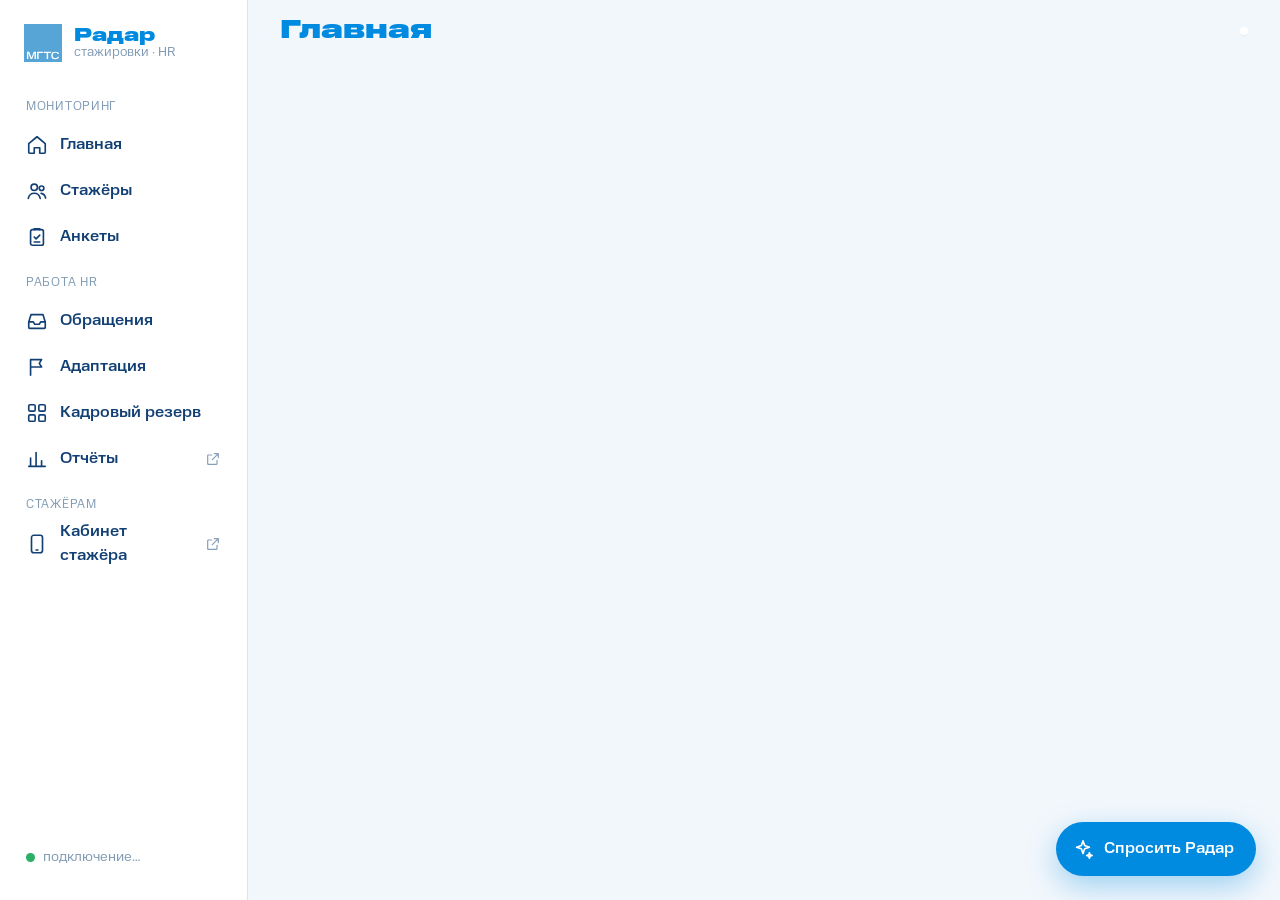
==== web/index.html @ 6d5d911a "Видеозвонок и чат между HR и стажёром" ====
<!doctype html>
<html lang="ru"><head>
<meta charset="utf-8"><meta name="viewport" content="width=device-width,initial-scale=1,viewport-fit=cover">
<title>Радар стажировки · МГТС</title>
<meta name="theme-color" content="#008AE0">
<link rel="icon" href="brand/logos/logo1.png">
<link rel="stylesheet" href="brand/brand.css">
<script src="vendor/chart.umd.min.js"></script>
<script src="config.js" onerror=""></script>
<script src="shared/store.js?v=4"></script>
<script src="shared/insight.js?v=1"></script>
<script src="hr-tools.js?v=4" onerror=""></script>
<style>
:root{--sh:0 1px 2px rgba(19,64,116,.06),0 12px 32px -10px rgba(0,138,224,.16);--sh-h:0 2px 4px rgba(19,64,116,.08),0 18px 40px -10px rgba(0,138,224,.26);
  --ease:cubic-bezier(.2,0,0,1);--side:248px;--r:22px}
*{box-sizing:border-box}
html{-webkit-text-size-adjust:100%}
body{margin:0;background:var(--mgts-bg-soft);font-size:16px;line-height:1.5}
button,input,select,textarea{font:inherit;color:inherit}
button{cursor:pointer}
a{color:var(--mgts-blue)}
:focus-visible{outline:3px solid var(--mgts-blue-soft);outline-offset:2px;border-radius:10px}
svg.i{width:22px;height:22px;flex:none;fill:none;stroke:currentColor;stroke-width:1.8;stroke-linecap:round;stroke-linejoin:round}
.mut{color:var(--mgts-muted)}
.mockbar{background:var(--mgts-orange);color:#fff;text-align:center;font-size:14px;padding:5px 12px;position:relative;z-index:30}

/* ---------- каркас ---------- */
.app{display:grid;grid-template-columns:var(--side) 1fr;min-height:100vh}
.side{position:sticky;top:0;height:100vh;background:#fff;border-right:1px solid var(--mgts-line);display:flex;flex-direction:column;padding:20px 14px;gap:4px;z-index:25}
.logo{display:flex;align-items:center;gap:12px;padding:4px 10px 18px;text-decoration:none}
.logo img{height:38px}
.logo b{font-family:var(--font-title);font-weight:900;color:var(--mgts-blue);font-size:18px;line-height:1.05}
.logo small{display:block;font-family:var(--font-text);font-weight:400;color:var(--mgts-muted);font-size:13px}
.grp{font-size:12px;text-transform:uppercase;letter-spacing:.06em;color:var(--mgts-muted);padding:14px 12px 6px}
.nav a{display:flex;align-items:center;gap:12px;min-height:46px;padding:0 12px;border-radius:14px;color:var(--mgts-navy);text-decoration:none;font-weight:500;transition:background .2s,color .2s}
.nav a:hover{background:var(--mgts-bg-soft)}
.nav a.on{background:#E3F2FC;color:var(--mgts-blue)}
.nav a em{margin-left:auto;font-style:normal;min-width:24px;height:24px;padding:0 7px;border-radius:12px;background:var(--mgts-orange);color:#fff;font-size:13px;display:inline-flex;align-items:center;justify-content:center}
.nav a em:empty{display:none}
.nav a .ext{margin-left:auto;width:16px;height:16px;opacity:.5}
.side-foot{margin-top:auto;padding:12px}
.live{display:flex;align-items:center;gap:8px;font-size:14px;color:var(--mgts-muted)}
.live i{width:9px;height:9px;border-radius:50%;background:var(--st-green);animation:breathe 1.8s ease-in-out infinite}
.live.off i{background:var(--mgts-muted);animation:none}
@keyframes breathe{50%{opacity:.35;transform:scale(.85)}}

.main{min-width:0}
.bar{position:sticky;top:0;z-index:20;background:rgba(242,247,252,.82);backdrop-filter:saturate(1.4) blur(14px);-webkit-backdrop-filter:saturate(1.4) blur(14px)}
.bar-in{max-width:1320px;margin:0 auto;padding:16px 32px;display:flex;align-items:center;gap:16px;flex-wrap:wrap}
.bar h1{margin:0;font-size:26px;line-height:1.15;display:flex;align-items:center;gap:12px}
.bar .mlogo{display:none;height:30px}
.back[hidden]{display:none}
[hidden]{display:none!important}
.back{display:inline-flex;align-items:center;gap:6px;border:0;background:#fff;border-radius:12px;min-height:40px;padding:0 14px;color:var(--mgts-navy);font-weight:500;box-shadow:var(--sh);text-decoration:none}
.periods{display:flex;gap:4px;background:#fff;padding:4px;border-radius:14px;margin-left:auto;box-shadow:var(--sh);overflow-x:auto;scrollbar-width:none;max-width:100%}
.periods::-webkit-scrollbar{display:none}
.periods button{border:0;background:none;min-height:38px;padding:0 13px;border-radius:10px;color:var(--mgts-navy);font-weight:500;white-space:nowrap}
.periods button.on{background:var(--mgts-blue);color:#fff}
.periods .lab{align-self:center;color:var(--mgts-muted);font-size:14px;padding:0 6px 0 8px;white-space:nowrap}
#view{max-width:1320px;margin:0 auto;padding:8px 32px 80px}
.rise>*{animation:rise .45s var(--ease) both}
.rise>*:nth-child(2){animation-delay:.04s}.rise>*:nth-child(3){animation-delay:.08s}.rise>*:nth-child(4){animation-delay:.12s}.rise>*:nth-child(5){animation-delay:.16s}
@keyframes rise{from{opacity:0;transform:translateY(8px)}}

/* ---------- элементы ---------- */
.panel{background:#fff;border-radius:var(--r);padding:22px 24px;margin-bottom:20px;box-shadow:var(--sh)}
.panel h2,.h2{font-size:20px;margin:0 0 14px;display:flex;align-items:center;gap:10px;line-height:1.2}
.panel h2 a,.h2 a{margin-left:auto;font-family:var(--font-text);font-weight:500;font-size:15px;text-decoration:none}
.grid2{display:grid;grid-template-columns:1.35fr 1fr;gap:20px;align-items:start}
.grid2 > div > .panel:last-child{margin-bottom:0}
.btn{display:inline-flex;align-items:center;justify-content:center;gap:8px;min-height:44px;padding:0 18px;border-radius:14px;border:1px solid var(--mgts-line);
  background:#fff;color:var(--mgts-navy);font-weight:500;text-decoration:none;transition:transform .15s var(--ease),box-shadow .2s,border-color .2s;white-space:nowrap}
.btn:hover{border-color:var(--mgts-blue);box-shadow:var(--sh)}
.btn:active{transform:scale(.97)}
.btn.pri{background:var(--mgts-blue);border-color:var(--mgts-blue);color:#fff}
.btn.sm{min-height:36px;padding:0 12px;font-size:14px;border-radius:11px}
.btn svg.i{width:19px;height:19px}
.dot{width:12px;height:12px;border-radius:50%;flex:none;display:inline-block}
.st-red{background:var(--st-red)}.st-yellow{background:var(--st-yellow)}.st-green{background:var(--st-green)}.st-grey{background:#C5D3E2}
.badge{display:inline-flex;align-items:center;gap:6px;border-radius:30px;padding:4px 12px;font-size:14px;font-weight:500;white-space:nowrap}
.b-red{background:#FDE7E8;color:#B4232A}.b-yellow{background:#FFF2D9;color:#8A5A00}.b-green{background:#E2F6EB;color:#1C7A47}.b-blue{background:#E3F2FC;color:#0069AD}.b-grey{background:#EEF2F6;color:#5E7690}
.empty{padding:22px 0;text-align:center;color:var(--mgts-muted)}
.scroll{overflow-x:auto;-webkit-overflow-scrolling:touch}
table{border-collapse:collapse;width:100%}

/* герой */
.hero{position:relative;overflow:hidden;border-radius:26px;background:linear-gradient(115deg,#008AE0 0%,#0A6FC2 55%,#134074 100%);color:#fff;padding:26px 32px;margin-bottom:20px;box-shadow:var(--sh)}
.hero h2{font-family:var(--font-title);font-weight:900;font-size:28px;line-height:1.15;color:#fff;margin:0 0 6px;max-width:640px}
.hero p{margin:0;opacity:.92;font-size:17px;max-width:600px}
.hero .cta{margin-top:16px;display:flex;gap:10px;flex-wrap:wrap}
.hero .cta .btn{border:0}
.hero .cta .ghost{background:rgba(255,255,255,.16);color:#fff}
.hero img{position:absolute;right:10px;top:-30px;height:230px;pointer-events:none;animation:float 6s ease-in-out infinite}
@keyframes float{50%{transform:translateY(10px) rotate(2deg)}}

/* KPI */
.kpis{display:grid;grid-template-columns:repeat(4,1fr);gap:16px;margin-bottom:20px}
.kpi{display:block;background:#fff;border-radius:var(--r);padding:18px 20px;box-shadow:var(--sh);text-decoration:none;color:var(--mgts-navy);transition:transform .3s var(--ease),box-shadow .3s}
.kpi:hover{transform:translateY(-2px);box-shadow:var(--sh-h)}
.kpi .v{font-family:var(--font-title);font-weight:500;font-size:36px;line-height:1.1}
.kpi .l{font-size:15px;color:var(--mgts-muted);display:flex;align-items:center;gap:8px}
.kpi.red .v{color:var(--st-red)}.kpi.yellow .v{color:#C98100}.kpi.green .v{color:var(--st-green)}
.prog{height:6px;border-radius:3px;background:var(--mgts-bg-soft);margin-top:10px;overflow:hidden}
.prog i{display:block;height:100%;background:var(--mgts-blue);border-radius:3px;transition:width .8s var(--ease)}

/* строки стажёров */
.rows{display:flex;flex-direction:column;gap:10px}
.row{display:grid;grid-template-columns:12px minmax(0,1fr) auto 20px;gap:14px;align-items:center;text-align:left;width:100%;border:1px solid transparent;
  background:var(--mgts-bg-soft);border-radius:16px;padding:14px 16px;color:var(--mgts-navy);text-decoration:none;transition:transform .25s var(--ease),border-color .2s,box-shadow .25s,background .2s}
.row:hover{border-color:var(--mgts-blue-soft);background:#fff;box-shadow:var(--sh)}
.row.flash{animation:flash 1.4s 3}
@keyframes flash{50%{background:#FFE7E0}}
.row b{font-family:var(--font-title);font-weight:700;font-size:17px}
.row .sub{font-size:14px;color:var(--mgts-muted);white-space:nowrap;overflow:hidden;text-overflow:ellipsis}
.row .why{font-size:15px;margin-top:2px}
.row .sc{font-family:var(--font-title);font-weight:500;font-size:16px;text-align:right;white-space:nowrap}
.row .sc small{display:block;font-family:var(--font-text);font-weight:400;font-size:12px;color:var(--mgts-muted)}
.row .chev{color:var(--mgts-muted)}
.trend{font-size:13px;font-weight:700;margin-left:6px}.row .sc small.trend{margin-left:0;font-size:12px}.row .sc small.trend.up{color:var(--st-green)}.row .sc small.trend.down{color:var(--st-red)}.whys{margin:0 0 8px;padding-left:18px;font-size:14px}.whys li{margin:2px 0}.trend.up{color:var(--st-green)}.trend.down{color:var(--st-red)}
.filters{display:flex;gap:8px;flex-wrap:wrap;margin-bottom:16px;align-items:center}
.chip{display:inline-flex;align-items:center;gap:8px;min-height:40px;padding:0 14px;border-radius:20px;border:1px solid var(--mgts-line);background:#fff;color:var(--mgts-navy);font-weight:500}
.chip.on{background:var(--mgts-navy);border-color:var(--mgts-navy);color:#fff}
.chip span{opacity:.7}
.search{flex:1;min-width:200px;max-width:340px;margin-left:auto;min-height:42px;border:1px solid var(--mgts-line);border-radius:14px;padding:0 14px;background:#fff;outline:none}
.search:focus{border-color:var(--mgts-blue)}

/* мини-списки на главной */
.mini{display:flex;flex-direction:column}
.mini > div{display:flex;align-items:center;gap:12px;padding:11px 0;border-bottom:1px solid var(--mgts-line)}
.mini > div:last-child{border-bottom:0}
.mini .grow{flex:1;min-width:0}
.mini .grow small{display:block;color:var(--mgts-muted);font-size:14px}
.qa{display:grid;grid-template-columns:repeat(2,1fr);gap:10px}
.qa a{display:flex;align-items:center;gap:10px;min-height:56px;padding:10px 14px;border-radius:16px;background:var(--mgts-bg-soft);color:var(--mgts-navy);text-decoration:none;font-weight:500;transition:background .2s,transform .2s var(--ease)}
.qa a:hover{background:#E3F2FC;transform:translateY(-1px)}
.qa a svg{color:var(--mgts-blue)}
.heat{border-collapse:separate;border-spacing:6px;width:100%;min-width:520px}
.heat th{font-size:13px;font-weight:500;color:var(--mgts-muted);text-align:center;padding:0 2px}
.heat th.cur{color:var(--mgts-blue);font-weight:700}
.heat td:first-child{white-space:nowrap;padding-right:6px}.heat td small{display:block;font-size:12px;color:var(--mgts-muted)}
.heat td{text-align:center}
.hc{display:inline-flex;align-items:center;justify-content:center;width:100%;min-height:40px;border-radius:10px;border:0;font:700 15px var(--font-title);color:#fff;cursor:pointer;transition:transform .15s}
button.hc:hover{transform:scale(1.06)}
.hc.st-red{background:var(--st-red)}.hc.st-yellow{background:var(--st-yellow);color:#4a3600}.hc.st-green{background:var(--st-green)}.hc.st-grey{background:var(--mgts-bg-soft);color:var(--mgts-muted);cursor:default}
.heat td.cur .hc{box-shadow:0 0 0 3px #fff,0 0 0 5px var(--mgts-blue)}
.theme{border-radius:14px;background:#FFF4F0;padding:12px 14px;margin-bottom:10px}
.theme q{display:block;color:var(--mgts-muted);font-size:14px;margin-top:4px}

/* матрица анкет */
.mx th,.mx td{padding:9px 6px;text-align:center;font-size:15px;border-bottom:1px solid var(--mgts-line);white-space:nowrap}
.mx th{color:var(--mgts-muted);font-weight:500}
.mx td:first-child,.mx th:first-child{text-align:left}
.mx .cur{background:#F5FAFE}
.cell{display:inline-flex;gap:4px}
.cell span{width:26px;height:26px;border-radius:7px;display:inline-flex;align-items:center;justify-content:center;font-size:13px;font-weight:700}
.ok{background:#E2F6EB;color:#1C7A47}.miss{background:#FDE7E8;color:#B4232A}.wait{background:#EEF2F6;color:var(--mgts-muted)}
.legend{display:flex;gap:16px;flex-wrap:wrap;font-size:14px;color:var(--mgts-muted);margin-top:10px}
.feed div{padding:9px 0;border-bottom:1px solid var(--mgts-line);font-size:15px}
.feed time{color:var(--mgts-muted);margin-right:8px;font-variant-numeric:tabular-nums}

/* карточка */
.chead{display:flex;align-items:center;gap:14px;flex-wrap:wrap;margin-bottom:14px}
.chead .id{font-family:var(--font-title);font-weight:900;font-size:34px;color:var(--mgts-blue);line-height:1}
.chead .meta{color:var(--mgts-muted);font-size:15px}
.acts{display:flex;gap:8px;flex-wrap:wrap;margin-left:auto}
.tabs{display:flex;gap:4px;border-bottom:1px solid var(--mgts-line);margin:0 0 20px;overflow-x:auto;scrollbar-width:none}
.tabs::-webkit-scrollbar{display:none}
.tabs button{border:0;background:none;min-height:46px;padding:0 16px;color:var(--mgts-muted);font-weight:500;border-bottom:3px solid transparent;margin-bottom:-1px;white-space:nowrap}
.tabs button.on{color:var(--mgts-blue);border-color:var(--mgts-blue)}
.sum{background:var(--mgts-bg-soft);border-radius:16px;padding:16px 18px;margin-bottom:16px;font-size:17px}
.todo label{display:flex;gap:12px;align-items:flex-start;padding:10px 0;border-bottom:1px solid var(--mgts-line);cursor:pointer}
.todo label:last-child{border-bottom:0}
.todo input{width:22px;height:22px;accent-color:var(--st-green);flex:none;margin-top:1px}
.todo .done span{text-decoration:line-through;color:var(--mgts-muted)}
.todo small{display:block;color:var(--mgts-muted);font-size:13px}
.chartbox{height:300px;position:relative}
.chartbox.sm{height:220px}
.modes{display:flex;gap:6px;margin:0 0 12px;flex-wrap:wrap}
.modes button{border:1px solid var(--mgts-line);background:#fff;border-radius:20px;min-height:38px;padding:0 14px;font-size:14px;color:var(--mgts-navy)}
.modes button.on{background:var(--mgts-navy);border-color:var(--mgts-navy);color:#fff}
.sig{border:1px solid var(--mgts-line);border-radius:16px;padding:14px 16px;margin-bottom:10px;transition:.2s}
.sig.on{border-color:var(--mgts-orange);box-shadow:0 4px 18px rgba(255,118,84,.15)}
.sig .t{display:flex;gap:10px;align-items:center;font-weight:700}
.sig .w{margin:6px 0 8px;font-size:15px}
.ev{display:flex;flex-wrap:wrap;gap:6px}
.ev span{background:var(--mgts-bg-soft);border-radius:8px;padding:4px 10px;font-size:14px}
.ev q{font-style:italic}
.rev{display:flex;gap:6px;margin-top:10px;flex-wrap:wrap;align-items:center}
.rev button{border:1px solid var(--mgts-line);background:#fff;border-radius:11px;min-height:36px;padding:0 12px;font-size:14px;color:var(--mgts-navy)}
.rev button.on.c{background:var(--st-green);border-color:var(--st-green);color:#fff}
.rev button.on.f{background:var(--mgts-muted);border-color:var(--mgts-muted);color:#fff}
.rev button.on.w{background:var(--mgts-blue);border-color:var(--mgts-blue);color:#fff}
.rev .lnk{border:0;background:none;color:var(--mgts-blue);margin-left:auto;padding:0}
.more{border:1px dashed var(--mgts-line);background:#fff;border-radius:14px;min-height:44px;width:100%;color:var(--mgts-blue);font-weight:500}
.pairs td,.pairs th{padding:9px 8px;font-size:15px;border-bottom:1px solid var(--mgts-line);text-align:center;white-space:nowrap}
.pairs td:first-child,.pairs th:first-child{text-align:left;white-space:normal;min-width:220px}
.gap2{background:#FDE7E8;border-radius:6px}.gap1{background:#FFF2D9;border-radius:6px}
.cm{display:grid;grid-template-columns:110px 1fr 1fr;gap:14px;padding:14px 0;border-bottom:1px solid var(--mgts-line);font-size:15px}
.cm.hl{background:#FFF4F0;border-radius:12px;padding-left:10px;padding-right:10px}
.cm .p{font-family:var(--font-title);font-weight:500;color:var(--mgts-blue);font-size:17px}
.cm h4{margin:0 0 3px;font-size:12px;text-transform:uppercase;letter-spacing:.04em;color:var(--mgts-muted);font-weight:500}
.chips{display:flex;gap:4px;flex-wrap:wrap;margin-top:6px}
.kud{display:flex;gap:12px;padding:12px 0;border-bottom:1px solid var(--mgts-line)}
.kud:last-child{border-bottom:0}
.kud .ic{width:34px;height:34px;border-radius:50%;display:flex;align-items:center;justify-content:center;flex:none}
.kud .ic.k{background:#E2F6EB;color:#1C7A47}.kud .ic.g{background:#E3F2FC;color:var(--mgts-blue)}
.ring{--p:0;width:64px;height:64px;border-radius:50%;background:conic-gradient(var(--st-green) calc(var(--p)*1%),var(--mgts-bg-soft) 0);display:flex;align-items:center;justify-content:center;flex:none}
.ring b{width:50px;height:50px;border-radius:50%;background:#fff;display:flex;align-items:center;justify-content:center;font-family:var(--font-title);font-size:15px}

/* модальное окно */
.modal{position:fixed;inset:0;z-index:60;background:rgba(16,44,81,.38);display:flex;align-items:center;justify-content:center;padding:20px;opacity:0;pointer-events:none;transition:opacity .2s}
.modal.open{opacity:1;pointer-events:auto}
.dlg{background:#fff;border-radius:24px;width:560px;max-width:100%;max-height:calc(100vh - 40px);overflow:auto;box-shadow:0 20px 60px rgba(16,44,81,.3);transform:translateY(14px) scale(.98);transition:transform .25s var(--ease)}
.modal.open .dlg{transform:none}
.dlg header{display:flex;align-items:center;gap:12px;padding:20px 24px 6px}
.dlg header h3{margin:0;font-size:21px}
.dlg header button{margin-left:auto;border:0;background:var(--mgts-bg-soft);width:40px;height:40px;border-radius:12px;font-size:20px}
.dlg .body{padding:8px 24px 6px}
.dlg footer{display:flex;gap:10px;justify-content:flex-end;padding:16px 24px 22px;flex-wrap:wrap}
.fld{display:block;margin:0 0 14px}
.fld > span{display:block;font-size:14px;color:var(--mgts-muted);margin-bottom:6px}
.fld input,.fld textarea,.fld select{width:100%;border:1px solid var(--mgts-line);border-radius:14px;padding:11px 14px;outline:none;background:#fff;min-height:46px}
.fld textarea{min-height:130px;resize:vertical;line-height:1.45}
.fld input:focus,.fld textarea:focus,.fld select:focus{border-color:var(--mgts-blue)}
.seg{display:flex;gap:6px;flex-wrap:wrap}
.seg button{border:1px solid var(--mgts-line);background:#fff;border-radius:12px;min-height:42px;padding:0 14px}
.seg button.on{background:var(--mgts-blue);border-color:var(--mgts-blue);color:#fff}
.hfprev{border:1px solid var(--mgts-line);border-radius:16px;padding:14px 16px;background:var(--mgts-bg-soft);font-size:14px}
.hfprev .hd{display:flex;align-items:center;gap:10px;margin-bottom:10px;font-weight:500}
.okmark{display:flex;flex-direction:column;align-items:center;text-align:center;gap:10px;padding:24px 0}
.okmark i{width:64px;height:64px;border-radius:50%;background:#E2F6EB;color:#1C7A47;display:flex;align-items:center;justify-content:center;font-style:normal;font-size:30px;animation:pop .35s var(--ease)}
@keyframes pop{from{transform:scale(.6);opacity:0}}

/* тост */
.toast{position:fixed;right:24px;bottom:96px;z-index:70;background:var(--mgts-navy);color:#fff;border-radius:16px;padding:14px 18px;max-width:420px;display:flex;gap:14px;align-items:center;
  box-shadow:0 10px 30px rgba(16,44,81,.35);transform:translateY(24px);opacity:0;pointer-events:none;transition:.35s var(--ease)}
.toast.show{transform:none;opacity:1;pointer-events:auto}
.toast b{color:#fff}
.toast button{border:0;background:#fff;color:var(--mgts-navy);border-radius:10px;min-height:36px;padding:0 12px;font-weight:500;white-space:nowrap}

/* чат */
.askbtn{position:fixed;right:24px;bottom:24px;z-index:40;display:flex;align-items:center;gap:10px;border:0;border-radius:30px;background:var(--mgts-blue);color:#fff;
  min-height:54px;padding:0 22px 0 16px;font-weight:500;box-shadow:0 10px 30px rgba(0,138,224,.35);transition:transform .2s var(--ease)}
.askbtn:hover{transform:translateY(-2px)}
.chat{position:fixed;right:24px;bottom:24px;z-index:45;width:420px;max-width:calc(100vw - 32px);height:600px;max-height:calc(100vh - 48px);background:#fff;border-radius:24px;
  box-shadow:0 20px 60px rgba(16,44,81,.28);display:flex;flex-direction:column;overflow:hidden;transform:translateY(20px) scale(.98);opacity:0;pointer-events:none;transition:.22s var(--ease)}
.chat.open{transform:none;opacity:1;pointer-events:auto}
.chat header{display:flex;align-items:center;gap:12px;padding:16px 18px;background:var(--mgts-blue);color:#fff}
.chat header b{font-family:var(--font-title);font-weight:700;font-size:17px}
.chat header small{display:block;opacity:.85;font-size:13px}
.chat header button{margin-left:auto;border:0;background:rgba(255,255,255,.18);color:#fff;width:40px;height:40px;border-radius:12px;font-size:20px}
.msgs{flex:1;overflow:auto;padding:16px;display:flex;flex-direction:column;gap:10px;background:var(--mgts-bg-soft)}
.msg{max-width:88%;padding:10px 14px;border-radius:18px;font-size:15px;line-height:1.45;animation:pop2 .18s ease-out}
.msg.me{align-self:flex-end;background:var(--mgts-blue);color:#fff;border-bottom-right-radius:6px}
.msg.bot{align-self:flex-start;background:#fff;color:var(--mgts-navy);border-bottom-left-radius:6px;box-shadow:0 1px 2px rgba(16,44,81,.06)}
.msg.bot ul{margin:6px 0 0;padding-left:18px}.msg.bot li{margin:3px 0}
.msg a{color:var(--mgts-blue);cursor:pointer;font-weight:500;text-decoration:none;border-bottom:1px dashed}
.typing{display:inline-flex;gap:4px}.typing i{width:6px;height:6px;border-radius:50%;background:var(--mgts-muted);animation:blink 1s infinite}
.typing i:nth-child(2){animation-delay:.15s}.typing i:nth-child(3){animation-delay:.3s}
@keyframes blink{50%{opacity:.25}}@keyframes pop2{from{transform:translateY(6px);opacity:0}}
.sugg{display:flex;gap:6px;overflow-x:auto;padding:10px 14px 0;background:#fff;scrollbar-width:none}
.sugg button{border:1px solid var(--mgts-line);background:#fff;border-radius:16px;min-height:36px;padding:0 12px;font-size:14px;color:var(--mgts-navy);white-space:nowrap}
.chat form{display:flex;gap:8px;padding:12px 14px 14px;background:#fff}
.chat input{flex:1;border:1px solid var(--mgts-line);border-radius:14px;padding:0 14px;min-height:46px;outline:none}
.chat input:focus{border-color:var(--mgts-blue)}
.chat form button{border:0;background:var(--mgts-blue);color:#fff;border-radius:14px;width:48px;font-size:18px}

/* мобильная навигация */
.tabbar{display:none}
.shim{display:none}
@media (max-width:1180px){.grid2{grid-template-columns:1fr}.kpis{grid-template-columns:repeat(2,1fr)}}
@media (max-width:900px){
  .app{grid-template-columns:1fr}
  .side{position:fixed;left:0;top:0;bottom:0;width:280px;transform:translateX(-100%);transition:transform .28s var(--ease)}
  .side.open{transform:none;box-shadow:0 0 60px rgba(16,44,81,.25)}
  .shim{display:block;position:fixed;inset:0;background:rgba(16,44,81,.3);z-index:24;opacity:0;pointer-events:none;transition:opacity .2s}
  .shim.open{opacity:1;pointer-events:auto}
  .bar-in{padding:12px 16px;gap:10px}
  .bar .mlogo{display:block}
  .bar h1{font-size:21px}
  .periods{margin-left:0;width:100%}
  .periods .lab{display:none}
  #view{padding:4px 16px 110px}
  .tabbar{display:grid;grid-template-columns:repeat(5,1fr);position:fixed;left:0;right:0;bottom:0;z-index:30;background:rgba(255,255,255,.94);backdrop-filter:blur(14px);
    -webkit-backdrop-filter:blur(14px);border-top:1px solid var(--mgts-line);padding:6px 4px calc(6px + env(safe-area-inset-bottom))}
  .tabbar a,.tabbar button{display:flex;flex-direction:column;align-items:center;gap:2px;min-height:52px;justify-content:center;border:0;background:none;color:var(--mgts-muted);
    font-size:12px;font-weight:500;text-decoration:none;position:relative}
  .tabbar .on{color:var(--mgts-blue)}
  .tabbar em{position:absolute;top:2px;left:calc(50% + 6px);min-width:18px;height:18px;border-radius:9px;background:var(--mgts-orange);color:#fff;font-size:11px;font-style:normal;display:flex;align-items:center;justify-content:center;padding:0 5px}
  .tabbar em:empty{display:none}
  .askbtn{bottom:84px;right:16px;padding:0;width:56px;justify-content:center}
  .askbtn span{display:none}
  .chat{right:0;bottom:0;width:100%;max-width:100%;height:100%;max-height:100%;border-radius:0}
  .toast{left:16px;right:16px;bottom:150px;max-width:none}
  .hero{padding:20px;border-radius:22px}.hero h2{font-size:22px}.hero p{font-size:16px}.hero img{opacity:.22;height:180px}
  .kpis{gap:10px}.kpi{padding:14px 16px}.kpi .v{font-size:30px}
  .panel{padding:18px 16px;border-radius:20px}
  .row{grid-template-columns:12px minmax(0,1fr) auto;padding:12px 14px}
  .row .chev{display:none}
  .qa{grid-template-columns:1fr}
  .chead .id{font-size:28px}
  .acts{margin-left:0;width:100%}
  .acts .btn{flex:1 1 calc(50% - 8px)}
  .cm{grid-template-columns:1fr;gap:6px}
  .search{max-width:none;margin-left:0;min-width:100%}
  .modal{align-items:flex-end;padding:0}
  .dlg{border-radius:24px 24px 0 0;max-height:92vh}
}
@media (prefers-reduced-motion:reduce){*,*:before,*:after{animation:none!important;transition:none!important}}
@media print{.side,.tabbar,.askbtn,.chat,.bar .periods{display:none!important}.app{display:block}}
</style></head>
<body>
<div id="mockbar" class="mockbar" hidden></div>
<div class="app">
  <aside class="side" id="side" aria-label="Меню">
    <a class="logo" href="#/"><img src="brand/logos/logo1.svg" alt="МГТС"><b>Радар<small>стажировки · HR</small></b></a>
    <nav class="nav" id="nav">
      <div class="grp">Мониторинг</div>
      <a href="#/" data-r="home"><svg class="i"><use href="#i-home"/></svg>Главная</a>
      <a href="#/interns" data-r="interns"><svg class="i"><use href="#i-users"/></svg>Стажёры<em id="nbRisk"></em></a>
      <a href="#/surveys" data-r="surveys"><svg class="i"><use href="#i-clip"/></svg>Анкеты</a>
      <div class="grp">Работа HR</div>
      <a href="#/inbox" data-r="inbox"><svg class="i"><use href="#i-inbox"/></svg>Обращения<em id="nbInbox"></em></a>
      <a href="#/onboarding" data-r="onboarding"><svg class="i"><use href="#i-flag"/></svg>Адаптация</a>
      <a href="#/talent" data-r="talent"><svg class="i"><use href="#i-grid"/></svg>Кадровый резерв</a>
      <a href="report.html" id="navReport"><svg class="i"><use href="#i-chart"/></svg>Отчёты<svg class="i ext"><use href="#i-ext"/></svg></a>
      <div class="grp">Стажёрам</div>
      <a href="intern.html" target="_blank" rel="noopener"><svg class="i"><use href="#i-phone"/></svg>Кабинет стажёра<svg class="i ext"><use href="#i-ext"/></svg></a>
    </nav>
    <div class="side-foot"><div class="live" id="live"><i></i><span>подключение…</span></div></div>
  </aside>
  <div class="shim" id="shim"></div>
  <div class="main">
    <header class="bar"><div class="bar-in">
      <img class="mlogo" src="brand/logos/logo1.svg" alt="МГТС">
      <a class="back" id="back" href="#/interns" hidden>← Стажёры</a>
      <h1 id="title">Главная</h1>
      <div class="periods" id="periods" role="group" aria-label="Срез на месяц"></div>
    </div></header>
    <main id="view"></main>
  </div>
</div>

<nav class="tabbar" id="tabbar" aria-label="Разделы">
  <a href="#/" data-r="home"><svg class="i"><use href="#i-home"/></svg>Главная</a>
  <a href="#/interns" data-r="interns"><svg class="i"><use href="#i-users"/></svg>Стажёры</a>
  <a href="#/surveys" data-r="surveys"><svg class="i"><use href="#i-clip"/></svg>Анкеты</a>
  <a href="#/inbox" data-r="inbox"><svg class="i"><use href="#i-inbox"/></svg>Обращения<em id="tbInbox"></em></a>
  <button type="button" id="moreBtn"><svg class="i"><use href="#i-more"/></svg>Ещё</button>
</nav>

<div class="toast" id="toast" role="status" aria-live="polite"></div>
<div class="modal" id="modal" aria-hidden="true"><div class="dlg" role="dialog" aria-modal="true" id="dlg"></div></div>
<button class="askbtn" id="askbtn" aria-label="Спросить Радар"><svg class="i"><use href="#i-spark"/></svg><span>Спросить Радар</span></button>
<section class="chat" id="chat" aria-label="Чат с ассистентом HR">
  <header><div><b>Радар</b><small>ассистент HR по стажёрам</small></div><button id="chatx" aria-label="Закрыть">×</button></header>
  <div class="msgs" id="msgs"></div>
  <div class="sugg" id="sugg"></div>
  <form id="chatf"><input id="chatq" placeholder="Например: почему СТ-004 красный?" autocomplete="off"><button aria-label="Отправить">↑</button></form>
</section>

<svg width="0" height="0" style="position:absolute" aria-hidden="true">
  <symbol id="i-home" viewBox="0 0 24 24"><path d="M3 10.5 12 3l9 7.5V20a1 1 0 0 1-1 1h-5v-6H9v6H4a1 1 0 0 1-1-1z"/></symbol>
  <symbol id="i-users" viewBox="0 0 24 24"><circle cx="9" cy="8" r="3.5"/><path d="M2.5 20c.8-3.5 3.4-5.5 6.5-5.5s5.7 2 6.5 5.5"/><circle cx="17" cy="9" r="2.5"/><path d="M16.5 14.6c2.4.3 4.2 2 4.9 5"/></symbol>
  <symbol id="i-clip" viewBox="0 0 24 24"><rect x="5" y="4" width="14" height="17" rx="2"/><path d="M9 4V3h6v1M9 12l2 2 4-4M9 17.5h6"/></symbol>
  <symbol id="i-inbox" viewBox="0 0 24 24"><path d="M3 13l2.5-8h13L21 13v6a1 1 0 0 1-1 1H4a1 1 0 0 1-1-1z"/><path d="M3 13h5l1.5 2.5h5L16 13h5"/></symbol>
  <symbol id="i-flag" viewBox="0 0 24 24"><path d="M5 21V4M5 4h12l-2.5 4L17 12H5"/></symbol>
  <symbol id="i-grid" viewBox="0 0 24 24"><rect x="3" y="3" width="7" height="7" rx="1.5"/><rect x="14" y="3" width="7" height="7" rx="1.5"/><rect x="3" y="14" width="7" height="7" rx="1.5"/><rect x="14" y="14" width="7" height="7" rx="1.5"/></symbol>
  <symbol id="i-chart" viewBox="0 0 24 24"><path d="M5 20V11M11 20V5M17 20v-6M3 20h18"/></symbol>
  <symbol id="i-phone" viewBox="0 0 24 24"><rect x="6" y="2.5" width="12" height="19" rx="2.5"/><path d="M11 18.5h2"/></symbol>
  <symbol id="i-ext" viewBox="0 0 24 24"><path d="M14 4h6v6M20 4l-9 9M18 14v5a1 1 0 0 1-1 1H5a1 1 0 0 1-1-1V7a1 1 0 0 1 1-1h5"/></symbol>
  <symbol id="i-more" viewBox="0 0 24 24"><circle cx="5" cy="12" r="1.3"/><circle cx="12" cy="12" r="1.3"/><circle cx="19" cy="12" r="1.3"/></symbol>
  <symbol id="i-spark" viewBox="0 0 24 24"><path d="M12 3l1.8 5.2L19 10l-5.2 1.8L12 17l-1.8-5.2L5 10l5.2-1.8zM19 16l.8 2.2L22 19l-2.2.8L19 22l-.8-2.2L16 19l2.2-.8z"/></symbol>
  <symbol id="i-send" viewBox="0 0 24 24"><path d="M4 12 20 4l-6 16-2.5-6.5z"/><path d="M11.5 13.5 20 4"/></symbol>
  <symbol id="i-cal" viewBox="0 0 24 24"><rect x="3" y="5" width="18" height="16" rx="2"/><path d="M3 10h18M8 3v4M16 3v4"/></symbol>
  <symbol id="i-heart" viewBox="0 0 24 24"><path d="M12 20s-7-4.4-7-10a4 4 0 0 1 7-2.6A4 4 0 0 1 19 10c0 5.6-7 10-7 10z"/></symbol>
  <symbol id="i-doc" viewBox="0 0 24 24"><path d="M6 3h9l4 4v14H6z"/><path d="M14 3v5h5M9 13h7M9 17h7"/></symbol>
  <symbol id="i-check" viewBox="0 0 24 24"><path d="M5 12.5 10 17l9-10"/></symbol>
  <symbol id="i-up" viewBox="0 0 24 24"><path d="M12 19V5M6 11l6-6 6 6"/></symbol>
  <symbol id="i-bell" viewBox="0 0 24 24"><path d="M6 16V11a6 6 0 0 1 12 0v5l1.5 2h-15zM10 20.5a2 2 0 0 0 4 0"/></symbol>
</svg>

<script>
const S = {ov:null, period:null, card:null, cardId:null, ver:null, mock:null, chart:null, mode:'avg', focus:null, tab:'sum', filter:'all', q:'',
           onlyConfirmed:false, allSig:false, feed:[], flash:null};
const RS = window.RadarStore;
const qs = new URLSearchParams(location.search);
const API = RS.API, STATIC_HOST = RS.STATIC;
const MOCKS = [2,3,4,6];
const ST = {red:'Критично', yellow:'Внимание', green:'В норме', grey:'Нет данных'};
const ORDER = {red:0, yellow:1, grey:2, green:3};
const $ = id => document.getElementById(id);
const esc = s => String(s ?? '').replace(/[&<>"]/g, c => ({'&':'&amp;','<':'&lt;','>':'&gt;','"':'&quot;'}[c]));
const fmt = v => v == null ? '—' : String(v).replace('.', ',');
const css = n => getComputedStyle(document.documentElement).getPropertyValue(n).trim();
const ico = (n, cls = '') => `<svg class="i ${cls}"><use href="#i-${n}"/></svg>`;
const cur = () => S.period || S.ov?.current_period;
const byRisk = (a, b) => (ORDER[a.status] ?? 9) - (ORDER[b.status] ?? 9) || (b.signals || 0) - (a.signals || 0);
const keep = () => { const p = new URLSearchParams(); if(S.mock && qs.has('mock')) p.set('mock', qs.get('mock')); if(qs.get('api')) p.set('api', qs.get('api')); return p; };
const reportUrl = (o = {}) => { const p = keep(); p.set('period', cur()); for(const [k, v] of Object.entries(o)) p.set(k, v); return 'report.html?' + p; };
const internUrl = id => { const p = keep(); p.set('id', id); if(S.period) p.set('period', S.period); return 'intern.html?' + p; };

// ---------- данные: API, при недоступности — моки ----------
async function getJSON(url){ const r = await fetch(url, {cache:'no-store'}); if(!r.ok) throw new Error(r.status); return r.json(); }
function mockDir(p){ const want = p || 6; return 'mock/p' + (MOCKS.filter(m => m <= want).pop() || MOCKS[0]); }
async function loadOverview(){
  if(S.mock) return getJSON(`${mockDir(S.period)}/overview.json`);
  try { return await getJSON(API + '/api/overview' + (S.period ? `?period=${S.period}` : '')); }
  catch(e){ S.mock = 'auto'; banner(); return getJSON(`${mockDir(S.period)}/overview.json`); }
}
async function loadIntern(id){
  if(S.mock) return getJSON(`${mockDir(S.period)}/intern_${id}.json`);
  return getJSON(API + `/api/interns/${encodeURIComponent(id)}` + (S.period ? `?period=${S.period}` : ''));
}
function banner(){ const b = $('mockbar'); b.hidden = !S.mock;
  b.textContent = S.mock === 'auto' ? 'Нет связи с сервером — показаны сохранённые данные' : `Демо-данные · срез на Месяц ${S.period || 6}`; }

// действия для HR: из анализа, а если пусто — по сигналам
function actionsOf(c){
  if((c.actions || []).length) return c.actions.map(t => ({t}));
  const out = [], add = (t, why) => { if(!out.find(x => x.t === t)) out.push({t, why}); };
  for(const s of c.signals || []){
    const t = (s.title || '').toLowerCase();
    if(/нагрузк/.test(t)) add('Обсудить с наставником нагрузку и приоритеты', s.title);
    else if(/понятн|понимани/.test(t)) add('Наставнику: проговорить ожидания по задачам', s.title);
    else if(/поддержк|обратн/.test(t)) add('Ввести еженедельную встречу 15 минут с наставником', s.title);
    else if(/пропуск|не заполн/.test(t)) add('Напомнить про анкету', s.title);
    else if(/расхожд|разрыв/.test(t)) add('Встреча втроём: стажёр, наставник, HR', s.title);
    else if(/сниж|паден/.test(t)) add('Короткая встреча HR со стажёром', s.title);
  }
  if(c.status === 'red') add('Встреча HR со стажёром на этой неделе');
  if(c.status !== 'green' && out.length) add('Проверить на следующем пульс-опросе');
  return out.slice(0, 4);
}

// ---------- решения HR по сигналам ----------
const RKEY = 'radar.reviews';
function reviews(){ return RS.ls.get(RKEY, {}); }
function reviewOf(sig){ return reviews()[sig.id] ?? sig.review?.status ?? null; }
async function setReview(id, status){
  const all = reviews(); all[id] = all[id] === status ? null : status; RS.ls.set(RKEY, all);
  if(!S.mock) fetch(API + `/api/signals/${encodeURIComponent(id)}/review`, {method:'POST', headers:{'Content-Type':'application/json'},
    body: JSON.stringify({status: all[id] || 'none', intern_id: S.cardId, period: cur()})}).catch(() => {});
  renderView();
}

// ---------- маршруты ----------
const TITLES = {home:'Главная', interns:'Стажёры', surveys:'Анкеты', inbox:'Обращения', onboarding:'Адаптация', talent:'Кадровый резерв'};
function route(){ const h = decodeURIComponent(location.hash.replace(/^#\/?/, '')); const [r, a] = h.split('/'); return {r: r || 'home', a}; }
function go(h){ if(location.hash === h) renderView(); else location.hash = h; }
async function renderView(){
  if(!S.ov) return;
  const {r, a} = route();
  document.querySelectorAll('[data-r]').forEach(x => x.classList.toggle('on', x.dataset.r === (r === 'intern' ? 'interns' : r)));
  $('back').hidden = r !== 'intern';
  $('periods').style.display = ['inbox', 'onboarding'].includes(r) ? 'none' : '';
  $('navReport').href = reportUrl();
  closeMenu();
  const v = $('view');
  if(r === 'intern' && a){
    $('title').textContent = 'Стажёр';
    if(S.cardId !== a || !S.card){ S.cardId = a; S.focus = null; S.allSig = false; S.tab = S.tab || 'sum';
      v.innerHTML = '<div class="panel"><div class="empty">Загрузка…</div></div>';
      try { S.card = await loadIntern(a); } catch { S.card = null; } }
    return viewIntern(v);
  }
  $('title').textContent = TITLES[r] || 'Радар';
  document.title = (TITLES[r] || 'Радар') + ' · Радар стажировки МГТС';
  if(r === 'interns'){ if(a) S.filter = a; return viewInterns(v); }
  if(r === 'surveys') return viewSurveys(v);
  if(['inbox', 'onboarding', 'talent'].includes(r)){
    v.className = 'rise'; v.innerHTML = '';
    const box = document.createElement('div'); v.appendChild(box);
    if(window.RadarHR?.views?.[r]) return window.RadarHR.views[r](box, ctx());
    box.innerHTML = '<div class="panel"><div class="empty">Раздел подключается…</div></div>'; return;
  }
  return viewHome(v);
}
const ctx = () => ({ov:S.ov, period:cur(), go, toast, openIntern: id => go('#/intern/' + id), esc});
addEventListener('hashchange', () => { scrollTo({top:0}); renderView(); });

// ---------- период ----------
function renderPeriods(){
  // список месяцев копим: бэк со срезом «на Месяц N» отдаёт только 1…N
  S.allP = [...new Set([...(S.allP || []), ...(S.ov.periods || []), S.ov.current_period, ...(S.mock ? MOCKS : [])].filter(Boolean))].sort((a, b) => a - b);
  if(S.allP.length < 6 && !S.mock && !S.allPLoaded){ S.allPLoaded = true; getJSON(API + '/api/overview').then(o => { S.allP = [...new Set([...S.allP, ...(o.periods || [])])].sort((a, b) => a - b); renderPeriods(); }).catch(() => {}); }
  const ps = S.allP;
  $('periods').innerHTML = '<span class="lab">Срез на</span>' + ps.map(p =>
    `<button class="${p===cur()?'on':''}" data-p="${p}" aria-pressed="${p===cur()}">Месяц ${p}</button>`).join('');
  $('periods').querySelectorAll('button').forEach(b => b.onclick = async () => {
    const p = +b.dataset.p; S.period = (p === Math.max(...ps) && !S.mock) ? null : p; S.card = null; S.focus = null; await refresh();
  });
  const on = $('periods').querySelector('.on'); if(on) $('periods').scrollLeft = on.offsetLeft - 60;
}

// ---------- главная ----------
function hour(){ const h = new Date().getHours(); return h < 12 ? 'Доброе утро' : h < 18 ? 'Добрый день' : 'Добрый вечер'; }
function missing(){
  const out = [];
  for(const r of S.ov.survey_status || []){ const c = (r.periods || {})[cur()] || {};
    if(!c.intern) out.push({id:r.intern_id, who:'Стажёр', name:r.intern_id}); if(!c.mentor) out.push({id:r.intern_id, who:'Наставник', name:r.mentor_id}); }
  return out;
}
function surveyStat(){
  const rows = S.ov.survey_status || []; let n = 0;
  rows.forEach(r => { const c = (r.periods || {})[cur()] || {}; n += (c.intern ? 1 : 0) + (c.mentor ? 1 : 0); });
  return {n, total: rows.length * 2};
}
function rowHtml(i){
  return `<a class="row ${i.intern_id===S.flash?'flash':''}" href="#/intern/${esc(i.intern_id)}">
    <span class="dot st-${i.status||'grey'}" title="${ST[i.status]||''}"></span>
    <span style="min-width:0"><b>${esc(i.intern_id)}</b> <span class="sub">· ${esc(i.department)}</span>
      <div class="why">${esc(i.status === 'green' ? 'Всё в порядке' : (i.reason || ST[i.status]))}</div></span>
    <span class="sc" title="Средняя оценка в пульс-опросе стажёра за Месяц ${cur()} (из 5) и изменение к прошлому месяцу">${fmt(i.intern_avg)}<span class="mut" style="font-size:12px"> из 5</span>
      <small>оценка стажёра</small>${i.trend ? `<small class="trend ${i.trend>0?'up':'down'}">${i.trend>0?'▲ +':'▼ −'}${fmt(Math.abs(i.trend))} за месяц</small>` : ''}</span>
    <span class="chev">›</span></a>`;
}
async function viewHome(v){
  const L = [...(S.ov.interns || [])].sort(byRisk), k = S.ov.kpi || {};
  const red = L.filter(i => i.status === 'red'), yel = L.filter(i => i.status === 'yellow'), bad = [...red, ...yel], first = bad[0];
  const head = red.length ? `${red.length === 1 ? 'Одному стажёру' : red.length + ' стажёрам'} нужна помощь` : yel.length ? `${yel.length} в зоне внимания` : 'Все стажёры в норме';
  const sv = surveyStat(), miss = missing();
  v.className = 'rise';
  v.innerHTML = `
  <section class="hero"><img src="brand/img/cube.png" alt="">
    <h2>${hour()}! ${head}</h2>
    <p>${first ? `Начните с ${esc(first.intern_id)}: ${esc(first.reason)}.` : `Месяц ${cur()}: сигналов нет. Хорошее время для 1:1 и обратной связи.`}</p>
    <div class="cta">${first ? `<a class="btn" href="#/intern/${esc(first.intern_id)}">Открыть ${esc(first.intern_id)}</a>` : ''}
      <button class="btn ghost" id="heroAsk">${ico('spark')}Спросить Радар</button></div></section>
  <section class="kpis">
    <a class="kpi red" href="#/interns/red"><div class="v" data-n="${k.red ?? 0}">0</div><div class="l"><span class="dot st-red"></span>Критично</div></a>
    <a class="kpi yellow" href="#/interns/yellow"><div class="v" data-n="${k.yellow ?? 0}">0</div><div class="l"><span class="dot st-yellow"></span>Внимание</div></a>
    <a class="kpi green" href="#/interns/green"><div class="v" data-n="${k.green ?? 0}">0</div><div class="l"><span class="dot st-green"></span>В норме</div></a>
    <a class="kpi" href="#/surveys"><div class="v">${sv.n}<span class="mut" style="font-size:22px">/${sv.total}</span></div><div class="l">Анкеты за Месяц ${cur()}</div>
      <div class="prog"><i style="width:${sv.total ? sv.n / sv.total * 100 : 0}%"></i></div></a>
  </section>
  <section class="panel" id="heatBox"><h2>Светофор по месяцам <a href="#/interns">Все стажёры →</a></h2>
    <p class="mut" style="margin:-6px 0 12px;font-size:14px">Каждая клетка — стажёр в конкретном месяце, число — его средняя оценка. Видно, когда начались проблемы и ушли ли они. Нажмите на клетку, чтобы открыть карточку на тот месяц.</p>
    <div id="heat"><div class="mut">Загрузка…</div></div></section>
  <div class="grid2">
    <div>
      <section class="panel"><h2>Требуют внимания <a href="#/interns">Все стажёры →</a></h2>
        <div class="rows">${bad.length ? bad.map(rowHtml).join('') : `<div class="empty">${ico('check')} Все ${L.length} стажёров в норме</div>`}</div></section>
      <section class="panel" id="themesBox" style="display:none"></section>
    </div>
    <div>
      <section class="panel"><h2>Обращения <a href="#/inbox">Открыть →</a></h2><div class="mini" id="homeInbox"><div class="mut">Загрузка…</div></div></section>
      <section class="panel"><h2>Не сдали анкету <span class="badge b-grey" style="margin-left:auto">Месяц ${cur()}</span></h2>
        <div class="mini">${miss.length ? miss.map(m => `<div><span class="grow"><b>${esc(m.name)}</b><small>${m.who}${m.who === 'Наставник' ? ' · стажёр ' + esc(m.id) : ''}</small></span>
          <button class="btn sm" data-remind="${esc(m.name)}">${ico('bell')}Напомнить</button></div>`).join('') : `<div><span class="grow">Все анкеты на месте ${ico('check')}</span></div>`}</div></section>
      <section class="panel"><h2>Быстрые действия</h2><div class="qa">
        <a href="${reportUrl({tpl:'program'})}">${ico('chart')}Отчёт по программе</a>
        <a href="#/onboarding">${ico('users')}Позвать на знакомство</a>
        <a href="#/inbox">${ico('heart')}Дать обратную связь</a>
        <a href="#/talent">${ico('grid')}Кадровый резерв</a>
      </div></section>
    </div>
  </div>`;
  v.querySelectorAll('[data-n]').forEach(countUp);
  $('heroAsk').onclick = () => chatOpen(true);
  programThemes().then(renderThemes).catch(() => {});
  statusHistory().then(renderHeat).catch(() => { const b = $('heatBox'); if(b) b.style.display = 'none'; });
  v.querySelectorAll('[data-remind]').forEach(b => b.onclick = () => remind(b.dataset.remind, b));
  // мини-лента обращений
  const items = await inboxItems();
  const box = $('homeInbox'); if(!box) return;
  box.innerHTML = items.length ? items.slice(0, 3).map(x => `<div><span class="badge ${x.anon ? 'b-grey' : 'b-blue'}">${x.anon ? 'анонимно' : esc(x.who)}</span>
      <span class="grow" style="white-space:nowrap;overflow:hidden;text-overflow:ellipsis">${esc(x.text)}<small>${esc(x.kind)} · ${when(x.at)}</small></span></div>`).join('')
    : '<div><span class="grow mut">Новых обращений нет</span></div>';
}
// ---------- повторяющиеся темы программы ----------
// Бэк размечает темы комментариев по каждому стажёру (comment_analysis). Здесь только сводим их:
// тема, которая в месяцы с риском встречалась у 2+ стажёров, — вопрос уровня программы, а не одного человека.
const plural = window.RadarInsight.plural;
const monthsTxt = ms => { ms = [...new Set(ms)].sort((a, b) => a - b); return ms.length > 2 && ms.at(-1) - ms[0] === ms.length - 1 ? `М${ms[0]}–${ms.at(-1)}` : ms.map(m => 'М' + m).join(', '); };
const STEMS = {'Коммуникация':['общ','коммуник','обратн','встреч','связ','созвон'], 'Поддержка наставника':['наставн','поддерж','сверк','обратн'],
  'Нагрузка':['нагруз','срок','много задач','перегр'], 'Навыки стажёра':['навык','опыт','самостоят','умени','знани'], 'Задачи и их качество':['задач','постановк','переделыв'],
  'Процессы и организация':['процесс','организац','доступ','согласован'], 'Команда и атмосфера':['команд','коллег','атмосфер']};
function quoteFor(topic, p){
  const stems = STEMS[topic] || topic.toLowerCase().split(/[^а-яё]+/).filter(w => w.length > 3).map(w => w.slice(0, 5));
  const texts = [...Object.values(p.comments?.intern || {}), ...Object.values(p.comments?.mentor || {})].filter(t => t && t !== 'nan');
  const sent = texts.flatMap(t => String(t).split(/(?<=[.!?;])\s+/)).find(s => stems.some(st => s.toLowerCase().includes(st)));
  return (sent || '').replace(/[;.]$/, '');
}
async function programThemes(){
  if(S.ov.themes?.length) return S.ov.themes;
  const key = cur() + ':' + (S.ov.version ?? '') + ':' + (S.mock ? 'm' : 'a');
  if(S.themesKey === key) return S.themes;
  const cards = (await Promise.all((S.ov.interns || []).map(i => loadIntern(i.intern_id).catch(() => null)))).filter(Boolean);
  const T = {};
  for(const c of cards) for(const p of c.periods || []){ const a = p.comment_analysis || {};
    if(!(a.risk || a.tone === 'негатив')) continue;
    for(const t of a.topics || []){ const x = T[t] ||= {topic:t, by:{}, quote:''}; (x.by[c.intern_id] ||= []).push(p.period); if(!x.quote) x.quote = quoteFor(t, p); } }
  const list = Object.values(T).map(x => ({...x, interns:Object.keys(x.by).sort()})).filter(x => x.interns.length >= 2)
    .sort((a, b) => b.interns.length - a.interns.length).slice(0, 4);
  S.themesKey = key; S.themes = list; return list;
}
// светофор по месяцам: overview на каждый месяц (бэк отдаёт срез «на Месяц N»)
async function statusHistory(){
  const ps = (S.allP || []).filter(p => p <= cur() && (!S.mock || MOCKS.includes(p)));
  const key = (S.mock ? 'm' : 'a') + ':' + (S.ov.version ?? '') + ':' + ps.join(',');
  if(S.histKey === key) return S.hist;
  const ovs = await Promise.all(ps.map(p => (S.mock ? getJSON(`mock/p${p}/overview.json`) : getJSON(API + '/api/overview?period=' + p)).then(o => [p, o]).catch(() => null)));
  const H = {ps: [], rows: {}};
  for(const x of ovs.filter(Boolean)){ const [p, o] = x; H.ps.push(p);
    for(const i of o.interns || []){ const r = H.rows[i.intern_id] ||= {id:i.intern_id, dept:i.department, by:{}}; r.by[p] = i; } }
  S.histKey = key; S.hist = H; return H;
}
function renderHeat(H){
  const box = $('heat'); if(!box) return;
  const ids = Object.keys(H.rows).sort();
  if(!H.ps.length || !ids.length){ $('heatBox').style.display = 'none'; return; }
  box.innerHTML = `<div class="scroll"><table class="heat"><tr><th></th>${H.ps.map(p => `<th class="${p === cur() ? 'cur' : ''}">Месяц ${p}</th>`).join('')}</tr>
    ${ids.map(id => { const r = H.rows[id]; return `<tr><td><b>${esc(id)}</b><small>${esc(r.dept || '')}</small></td>${H.ps.map(p => { const i = r.by[p];
      return i ? `<td class="${p === cur() ? 'cur' : ''}"><button class="hc st-${i.status || 'grey'}" data-p="${p}" data-id="${esc(id)}" title="${esc(id)} · Месяц ${p}: ${ST[i.status] || ''}${i.status !== 'green' && i.reason ? ' — ' + esc(i.reason) : ''}">${fmt(i.intern_avg)}</button></td>` : '<td><span class="hc st-grey">—</span></td>'; }).join('')}</tr>`; }).join('')}</table></div>
    <div class="legend"><span><i class="hc st-red" style="width:14px;height:14px;min-height:0;padding:0"></i> Критично</span><span><i class="hc st-yellow" style="width:14px;height:14px;min-height:0;padding:0"></i> Внимание</span><span><i class="hc st-green" style="width:14px;height:14px;min-height:0;padding:0"></i> В норме</span>${S.mock ? '<span>В демо-режиме — месяцы 2, 3, 4, 6</span>' : ''}</div>`;
  box.querySelectorAll('button.hc').forEach(b => b.onclick = async () => { const p = +b.dataset.p, ps = S.allP || [];
    S.period = (p === Math.max(...ps) && !S.mock) ? null : p; S.card = null; S.focus = null; await refresh(); go('#/intern/' + b.dataset.id); });
}
function renderThemes(list){
  const box = $('themesBox'); if(!box) return;
  if(!list?.length){ box.style.display = 'none'; return; }
  const n = (S.ov.interns || []).length;
  box.style.display = '';
  box.innerHTML = `<h2>Повторяется у нескольких стажёров</h2>
    <p class="mut" style="margin:-6px 0 12px;font-size:14px">Темы из комментариев в анкетах, где ИИ отметил риск. Если тема у многих — это вопрос к программе, а не к одному стажёру.</p>
    ${list.map(x => `<div class="theme"><b>${esc(x.topic)}</b> <span class="badge b-grey">${x.interns.length} из ${n}</span>
      <div class="mut" style="font-size:14px;margin-top:4px">${x.interns.map(id => `<a href="#/intern/${esc(id)}">${esc(id)}</a> (${monthsTxt(x.by[id] || [])})`).join(' · ')}</div>
      ${x.quote ? `<q>«${esc(x.quote)}»</q>` : ''}</div>`).join('')}`;
}
function remind(name, btn){ btn.disabled = true; btn.innerHTML = ico('check') + 'Отправлено'; toast(`Напоминание отправлено: <b>${esc(name)}</b>`);
  if(!S.mock) fetch(API + '/api/remind', {method:'POST', headers:{'Content-Type':'application/json'}, body: JSON.stringify({who:name, period:cur()})}).catch(() => {}); }
async function inboxItems(){
  const done = RS.ls.get('radar.inbox.done', {});
  const req = (await RS.internRequests()).map(x => ({at:x.at, text:x.text || '', anon:x.anonymous || !x.intern_id, who:x.intern_id || '', kind:{mentor:'встреча с наставником', hr:'вопрос HR', anonymous:'сообщение о проблеме'}[x.type] || 'обращение', key:x.id || x.at}));
  const fb = (await RS.feedbackRequests()).map(x => ({at:x.at, text:x.text || 'Просит обратную связь', anon:false, who:x.intern_id, kind:'запрос ОС → ' + (x.to || ''), key:x.id}));
  return [...req, ...fb].filter(x => !done[x.key]).sort((a, b) => String(b.at).localeCompare(String(a.at)));
}
function when(iso){ if(!iso) return ''; const d = new Date(iso); if(isNaN(d)) return esc(iso);
  const t = d.toLocaleTimeString('ru', {hour:'2-digit', minute:'2-digit'}); return d.toDateString() === new Date().toDateString() ? 'сегодня ' + t : d.toLocaleDateString('ru', {day:'numeric', month:'short'}) + ' ' + t; }
async function updateBadges(){
  const n = window.RadarHR?.inboxCount ? await window.RadarHR.inboxCount().catch(() => 0) : (await inboxItems()).length;
  $('nbInbox').textContent = n || ''; $('tbInbox').textContent = n || '';
  const r = (S.ov?.interns || []).filter(i => i.status === 'red').length; $('nbRisk').textContent = r || '';
}

// ---------- список стажёров ----------
function viewInterns(v){
  const L = [...(S.ov.interns || [])].sort(byRisk);
  const cnt = s => L.filter(i => i.status === s).length;
  const F = [['all', 'Все', L.length], ['red', 'Критично', cnt('red')], ['yellow', 'Внимание', cnt('yellow')], ['green', 'В норме', cnt('green')]];
  const q = S.q.trim().toLowerCase();
  const list = L.filter(i => (S.filter === 'all' || i.status === S.filter) && (!q || [i.intern_id, i.mentor_id, i.department, i.reason].join(' ').toLowerCase().includes(q)));
  v.className = 'rise';
  v.innerHTML = `<section class="panel">
    <div class="filters">${F.map(([k, t, n]) => `<button class="chip ${S.filter===k?'on':''}" data-f="${k}">${k !== 'all' ? `<i class="dot st-${k}"></i>` : ''}${t} <span>${n}</span></button>`).join('')}
      <input class="search" id="q" type="search" placeholder="Поиск: ID, блок, наставник" value="${esc(S.q)}" aria-label="Поиск стажёра"></div>
    <div class="rows">${list.length ? list.map(rowHtml).join('') : '<div class="empty">Никого не нашли</div>'}</div></section>`;
  v.querySelectorAll('[data-f]').forEach(b => b.onclick = () => { S.filter = b.dataset.f; history.replaceState(null, '', '#/interns' + (S.filter === 'all' ? '' : '/' + S.filter)); viewInterns(v); });
  const qi = $('q'); qi.oninput = () => { S.q = qi.value; const pos = qi.selectionStart; viewInterns(v); const n = $('q'); n.focus(); n.setSelectionRange(pos, pos); };
}

// ---------- анкеты ----------
function viewSurveys(v){
  const ps = S.ov.periods || [], last = Math.max(...ps), rows = S.ov.survey_status || [], miss = missing(), sv = surveyStat(), F = window.RADAR_FORMS || {};
  const mark = (ok, p) => ok ? '<span class="ok" title="заполнено">✓</span>' : (p === last ? '<span class="wait" title="опрос идёт">…</span>' : '<span class="miss" title="пропуск">✕</span>');
  v.className = 'rise';
  v.innerHTML = `
  <div class="grid2">
    <section class="panel"><h2>Кто заполнил</h2>
      <div class="scroll"><table class="mx"><tr><th>Стажёр · наставник</th>${ps.map(p => `<th class="${p===cur()?'cur':''}">М${p}</th>`).join('')}</tr>
      ${rows.map(r => `<tr><td><a href="#/intern/${esc(r.intern_id)}" style="text-decoration:none"><b>${esc(r.intern_id)}</b></a> <span class="mut">· ${esc(r.mentor_id)}</span></td>${ps.map(p => {
        const c = (r.periods||{})[p] || {}; return `<td class="${p===cur()?'cur':''}"><span class="cell">${mark(c.intern,p)}${mark(c.mentor,p)}</span></td>`; }).join('')}</tr>`).join('')}</table></div>
      <div class="legend"><span>Слева стажёр, справа наставник</span><span><b class="ok" style="padding:0 6px;border-radius:5px">✓</b> есть</span><span><b class="miss" style="padding:0 6px;border-radius:5px">✕</b> пропуск</span><span><b class="wait" style="padding:0 6px;border-radius:5px">…</b> опрос идёт</span></div>
    </section>
    <div>
      <section class="panel"><h2>Месяц ${cur()}: ${sv.n} из ${sv.total}</h2><div class="prog" style="margin:0 0 14px"><i style="width:${sv.total ? sv.n / sv.total * 100 : 0}%"></i></div>
        <div class="mini">${miss.length ? miss.map(m => `<div><span class="grow"><b>${esc(m.name)}</b><small>${m.who}</small></span><button class="btn sm" data-remind="${esc(m.name)}">${ico('bell')}Напомнить</button></div>`).join('')
          : '<div><span class="grow">Все анкеты на месте ✓</span></div>'}</div>
        ${miss.length > 1 ? `<button class="btn" id="remindAll" style="width:100%;margin-top:12px">${ico('bell')}Напомнить всем (${miss.length})</button>` : ''}</section>
      <section class="panel"><h2>Формы</h2><div class="qa">
        <a href="${esc(F.intern || '#')}" target="_blank" rel="noopener">${ico('doc')}Пульс-опрос стажёра</a>
        <a href="${esc(F.mentor || '#')}" target="_blank" rel="noopener">${ico('doc')}Анкета наставника</a></div>
        <p class="mut" style="margin:12px 0 0;font-size:14px">Ответы приходят сами: раз в 5 секунд и по вебхуку.</p></section>
      <section class="panel"><h2>Новые ответы</h2><div class="feed" id="feed"></div></section>
    </div>
  </div>`;
  v.querySelectorAll('[data-remind]').forEach(b => b.onclick = () => remind(b.dataset.remind, b));
  if($('remindAll')) $('remindAll').onclick = () => v.querySelectorAll('[data-remind]').forEach(b => !b.disabled && remind(b.dataset.remind, b));
  v.querySelectorAll('.qa a[href="#"]').forEach(a => a.onclick = e => { e.preventDefault(); toast('Ссылку на форму добавляет администратор в <b>config.js</b>'); });
  renderFeed();
}
function renderFeed(){ const f = $('feed'); if(!f) return;
  f.innerHTML = S.feed.length ? S.feed.map(x => `<div><time>${esc(x.at)}</time><b>${esc(x.intern_id||'')}</b> · Месяц ${esc(x.period??'—')} · ${esc(x.what)}${x.change ? ` · <b>${x.change}</b>` : ''}</div>`).join('')
    : '<div class="mut" style="border:0">Здесь появятся ответы, пришедшие во время работы</div>'; }

// ---------- карточка стажёра ----------
function viewIntern(v){
  const c = S.card;
  v.className = 'rise';
  if(!c){ v.innerHTML = '<div class="panel"><div class="empty">Стажёр не найден за этот месяц</div></div>'; return; }
  const sent = RS.huntflowSentAt(c.intern_id);
  const T = [['sum', 'Сводка'], ['dyn', 'Динамика'], ['com', 'Комментарии'], ['adapt', 'Адаптация и ОС']];
  v.innerHTML = `
  <section class="panel">
    <div class="chead">
      <span class="id">${esc(c.intern_id)}</span>
      <span class="badge b-${c.status||'grey'}"><span class="dot st-${c.status||'grey'}" style="width:10px;height:10px"></span>${ST[c.status]||''}</span>
      <span class="meta" style="flex-basis:100%;margin-top:-6px">${esc(c.department)} · наставник ${esc(c.mentor_id)} · срез на Месяц ${cur()}</span>
      <div class="acts">
        <a class="btn" href="${reportUrl({tpl:'intern', id:c.intern_id})}">${ico('doc')}Скачать отчёт</a>
        <button class="btn" id="aKudos">${ico('heart')}Дать ОС</button>
        <button class="btn" id="aMeet">${ico('cal')}Назначить 1:1</button>
        <a class="btn" id="aCall" style="display:none" target="_blank" rel="noopener" href="${API}/call.html?room=${encodeURIComponent(c.intern_id)}&name=HR">${ico('phone')}Созвониться</a>
        <button class="btn pri" id="aHF">${ico('send')}${sent ? 'Huntflow ✓' : 'В Huntflow'}</button>
      </div>
    </div>
    <div class="tabs" role="tablist">${T.map(([k, t]) => `<button role="tab" aria-selected="${S.tab===k}" class="${S.tab===k?'on':''}" data-t="${k}">${t}</button>`).join('')}</div>
    <div id="tabBody"></div>
  </section>`;
  v.querySelectorAll('[data-t]').forEach(b => b.onclick = () => { S.tab = b.dataset.t; viewIntern(v); });
  callReady().then(ok => { if(ok && $('aCall')) $('aCall').style.display = ''; });
  $('aHF').onclick = () => huntflowDlg(c); $('aKudos').onclick = () => kudosDlg(c.intern_id); $('aMeet').onclick = () => meetDlg(c.intern_id);
  const body = $('tabBody');
  if(S.tab === 'dyn') return tabDyn(body, c);
  if(S.tab === 'com') return tabCom(body, c);
  if(S.tab === 'adapt') return tabAdapt(body, c);
  return tabSum(body, c);
}
const {groupsOf, whoOf, summaryOf, kindOf} = window.RadarInsight;
function groupReview(g){ const r = g.sigs.map(reviewOf); return r.every(x => x && x === r[0]) ? r[0] : null; }
function setGroupReview(gid, status){
  const g = (S.groups || []).find(x => x.id === gid); if(!g) return;
  const all = reviews(), off = g.sigs.every(s => reviewOf(s) === status);
  for(const s of g.sigs){ all[s.id] = off ? null : status;
    if(!S.mock) fetch(API + `/api/signals/${encodeURIComponent(s.id)}/review`, {method:'POST', headers:{'Content-Type':'application/json'},
      body: JSON.stringify({status: all[s.id] || 'none', intern_id: S.cardId, period: cur()})}).catch(() => {}); }
  RS.ls.set(RKEY, all); renderView();
}
function tabSum(el, c){
  const acts = actionsOf(c), dn = RS.ls.get('radar.actdone.' + c.intern_id, {});
  const groups = S.groups = groupsOf(c), shown = S.allSig ? groups : groups.slice(0, 3);
  const nSig = (c.signals || []).length;
  el.innerHTML = `<div class="grid2">
    <div>
      <div class="sum" title="${esc(c.summary || '')}">${esc(summaryOf(c, groups))}</div>
      <h3 class="h2" style="font-size:18px">Что сделать</h3>
      <div class="todo">${acts.length ? acts.map((a, i) => `<label class="${dn[a.t] ? 'done' : ''}"><input type="checkbox" data-a="${esc(a.t)}" ${dn[a.t] ? 'checked' : ''}><span>${esc(a.t)}${a.why ? `<small>${esc(a.why)}</small>` : ''}</span></label>`).join('')
        : '<div class="mut">Действий не требуется — достаточно планового опроса.</div>'}</div>
      <h3 class="h2" style="font-size:18px;margin-top:22px">Средняя оценка по месяцам <a href="#" id="toDyn">Подробно →</a></h3>
      <div class="chartbox sm"><canvas id="ch"></canvas></div>
    </div>
    <div>
      <h3 class="h2" style="font-size:18px">Почему в зоне внимания ${groups.length ? `<span class="badge b-grey">${groups.length} ${plural(groups.length, ['причина', 'причины', 'причин'])}</span>` : ''}</h3>
      ${groups.length ? `<p class="mut" style="margin:-4px 0 10px;font-size:14px">Каждая причина подтверждена оценками и цитатами из анкет${nSig > groups.length ? ` (всего ${nSig} ${plural(nSig, ['основание', 'основания', 'оснований'])})` : ''}. Отметьте, что HR с этим делает.</p>` : ''}
      ${groups.length ? shown.map(grpHtml).join('') + (groups.length > 3 ? `<button class="more" id="moreSig">${S.allSig ? 'Свернуть' : 'Ещё ' + (groups.length - 3)}</button>` : '')
        : `<div class="empty">${ico('check')} Тревожных сигналов нет</div>`}
    </div></div>`;
  el.querySelectorAll('[data-a]').forEach(x => x.onchange = () => { const d = RS.ls.get('radar.actdone.' + c.intern_id, {}); d[x.dataset.a] = x.checked || undefined;
    RS.ls.set('radar.actdone.' + c.intern_id, d); x.closest('label').classList.toggle('done', x.checked); });
  $('toDyn').onclick = e => { e.preventDefault(); S.tab = 'dyn'; viewIntern($('view')); };
  if($('moreSig')) $('moreSig').onclick = () => { S.allSig = !S.allSig; tabSum(el, c); };
  el.querySelectorAll('.rev button[data-s]').forEach(b => b.onclick = () => setGroupReview(b.dataset.g, b.dataset.s));
  el.querySelectorAll('.rev .lnk').forEach(b => b.onclick = () => { const g = groups.find(x => x.id === b.dataset.g), key = g.ev.filter(e => e.quote || +e.value <= 3); S.focus = {...g, evidence: key.length ? key : g.ev}; S.tab = 'dyn'; viewIntern($('view')); });
  const keepMode = S.mode; S.mode = 'avg'; drawChart(c); S.mode = keepMode;
}
function evHtml(e){ return e.quote ? `<span>М${e.period} · ${esc(e.source)}: <q>«${esc(e.quote)}»</q></span>` : `<span>М${e.period} · ${esc(e.source ? e.source + ', ' : '')}${esc(e.field)}: <b>${esc(e.value)}</b></span>`; }
function grpHtml(g){
  const last = Math.max(...g.ev.map(e => +e.period || 0)), key = g.ev.filter(e => e.quote || +e.value <= 3 || +e.period === last), ev = key.length ? key : g.ev, r = groupReview(g), more = ev.length - 5;
  return `<div class="sig ${S.focus?.id === g.id ? 'on' : ''}">
    <div class="t"><span class="dot st-${g.level}" style="width:11px;height:11px"></span>${esc(g.subj)}
      ${r ? `<span class="badge ${r==='confirmed'?'b-green':r==='in_work'?'b-blue':'b-grey'}" style="margin-left:auto">${{confirmed:'подтверждено',false_alarm:'ложная тревога',in_work:'в работе'}[r] || r}</span>` : ''}</div>
    <div class="w">${esc(whoOf(g).replace(/^./, m => m.toUpperCase()))}.</div>
    <ul class="whys">${g.sigs.map(s => `<li><b>${esc(kindOf(s))}</b>${/^Комментарии/.test(kindOf(s)) ? '' : ` · ${esc(String(s.title).split(':').slice(1).join(':').trim())}`}. <span class="mut">${esc(s.why || '')}</span></li>`).join('')}</ul>
    ${ev.length ? `<div class="ev">${ev.slice(0, 5).map(evHtml).join('')}${more > 0 ? `<span class="mut">ещё ${more}</span>` : ''}</div>` : ''}
    <div class="rev">
      <button class="c ${r==='confirmed'?'on':''}" data-g="${esc(g.id)}" data-s="confirmed" title="HR согласен: проблема есть">✓ Подтвердить</button>
      <button class="w ${r==='in_work'?'on':''}" data-g="${esc(g.id)}" data-s="in_work" title="HR уже занимается">В работе</button>
      <button class="f ${r==='false_alarm'?'on':''}" data-g="${esc(g.id)}" data-s="false_alarm" title="Проблемы нет — сигнал ошибочный">Ложная тревога</button>
      <button class="lnk" data-g="${esc(g.id)}">показать на графике →</button></div></div>`;
}
function short(s){ return String(s).split(' ')[0]; }
function tabDyn(el, c){
  el.innerHTML = `${S.focus ? `<div class="sig on" style="display:flex;align-items:center;gap:10px"><span class="dot st-${S.focus.level}"></span><span><b>${esc(S.focus.title)}</b> — месяцы, на которых основан вывод, выделены</span><button class="btn sm" id="unfocus" style="margin-left:auto">Сбросить</button></div>` : ''}
    <div class="modes" id="modes"><span class="mut" style="font-size:14px;align-self:center">Показать:</span>
      <button data-m="avg" class="${S.mode==='avg'?'on':''}" title="средняя оценка стажёра и наставника по месяцам">Средняя оценка</button>
      <button data-m="norm" class="${S.mode==='norm'?'on':''}" title="насколько оценки ушли от обычного уровня этого стажёра">Отклонение от нормы</button>
      ${(c.pairs||[]).map((p, i) => `<button data-m="pair${i}" class="${S.mode==='pair'+i?'on':''}" title="${esc(p.intern)} ↔ ${esc(p.mentor)}">${esc(short(p.intern))}</button>`).join('')}
    </div>
    <div class="chartbox"><canvas id="ch"></canvas></div><div class="mut" id="chnote" style="font-size:14px;margin-top:6px"></div>
    ${(c.pairs||[]).length ? `<h3 class="h2" style="font-size:18px;margin-top:24px">Как оценивают стажёр и наставник</h3>
      <p class="mut" style="margin:-4px 0 10px;font-size:14px">В каждой клетке: <b>оценка стажёра / оценка наставника</b> по похожим вопросам, шкала 1–5. Цветом выделено, где они расходятся.</p>
      <div class="scroll"><table class="pairs"><tr><th>Стажёр ↔ наставник</th>${c.periods.map(p => `<th>М${p.period}</th>`).join('')}</tr>
      ${c.pairs.map(p => `<tr><td>${esc(p.intern)} <span class="mut">↔ ${esc(p.mentor)}</span></td>${p.by_period.map(([a, b]) => {
        const g = (a != null && b != null) ? Math.abs(a - b) : 0; return `<td class="${g>=2?'gap2':g>=1?'gap1':''}">${a ?? '—'} / ${b ?? '—'}</td>`; }).join('')}</tr>`).join('')}</table></div>
      <div class="legend"><span><b class="gap1" style="padding:0 8px">1 балл</b> расходятся</span><span><b class="gap2" style="padding:0 8px">2+ балла</b> сильно расходятся — стоит сверить ожидания</span></div>` : ''}`;
  el.querySelectorAll('#modes button').forEach(b => b.onclick = () => { S.mode = b.dataset.m; tabDyn(el, c); });
  if($('unfocus')) $('unfocus').onclick = () => { S.focus = null; tabDyn(el, c); };
  drawChart(c);
}
function tabCom(el, c){
  const fp = new Set((S.focus?.evidence || []).map(e => e.period));
  const block = (who, obj) => Object.entries(obj || {}).filter(([, v]) => v && v !== 'nan').map(([k, v]) => `<div style="margin-bottom:8px"><h4>${who}: ${esc(k)}</h4>${esc(v)}</div>`).join('');
  el.innerHTML = [...(c.periods || [])].reverse().map(p => { const a = p.comment_analysis || {};
    return `<div class="cm ${fp.has(p.period) ? 'hl' : ''}"><div class="p">Месяц ${p.period}<div class="chips">${a.risk ? '<span class="badge b-red">риск</span>' : ''}${a.tone && a.tone !== '—' ? `<span class="badge b-grey">${esc(a.tone)}</span>` : ''}</div></div>
      <div>${block('стажёр', p.comments?.intern) || '<span class="mut">нет анкеты</span>'}<div class="chips">${(a.topics || []).map(t => `<span class="badge b-blue">${esc(t)}</span>`).join('')}</div></div>
      <div>${block('наставник', p.comments?.mentor) || '<span class="mut">нет анкеты</span>'}</div></div>`; }).join('') || '<div class="empty">Комментариев нет</div>';
}
async function tabAdapt(el, c){
  el.innerHTML = '<div class="empty">Загрузка…</div>';
  const memo = await RS.memo().catch(() => ({checklist:[]})), list = memo.checklist || [], done = new Set(RS.checklist(c.intern_id));
  const pct = list.length ? Math.round(list.filter(x => done.has(x.id)).length / list.length * 100) : 0;
  const [kd, mt] = await Promise.all([RS.kudos(c.intern_id), RS.meetings(c.intern_id)]);
  const stages = [...new Set(list.map(x => x.stage))];
  el.innerHTML = `<div class="grid2">
    <div>
      <div style="display:flex;align-items:center;gap:16px;margin-bottom:10px"><div class="ring" style="--p:${pct}"><b>${pct}%</b></div>
        <div><b style="font-size:18px">Чек-лист адаптации</b><div class="mut">отмечает сам стажёр в своём кабинете</div></div>
        <a class="btn sm" href="${internUrl(c.intern_id)}" target="_blank" rel="noopener" style="margin-left:auto">Кабинет ${ico('ext')}</a></div>
      ${stages.map(s => `<div style="margin-top:12px"><div class="mut" style="font-size:13px;text-transform:uppercase;letter-spacing:.05em">${esc(s)}</div>
        ${list.filter(x => x.stage === s).map(x => `<div style="display:flex;gap:10px;align-items:center;padding:6px 0">${done.has(x.id) ? `<span style="color:var(--st-green)">${ico('check')}</span>` : '<span class="dot st-grey" style="margin:0 5px"></span>'}<span class="${done.has(x.id) ? 'mut' : ''}">${esc(x.title)}</span></div>`).join('')}</div>`).join('')}
    </div>
    <div>
      <h3 class="h2" style="font-size:18px">Обратная связь стажёру <button class="btn sm" id="kAdd" style="margin-left:auto">${ico('heart')}Дать ОС</button></h3>
      ${kd.length ? kd.map(k => `<div class="kud"><span class="ic ${k.kind === 'grow' ? 'g' : 'k'}">${ico(k.kind === 'grow' ? 'up' : 'check')}</span><span><b>${esc(k.from || k.role)}</b> <span class="mut">· ${when(k.at)}</span><div>${esc(k.text)}</div></span></div>`).join('')
        : '<div class="empty">Пока никто не давал ОС. Короткая похвала за первый месяц сильно снижает тревогу.</div>'}
      <h3 class="h2" style="font-size:18px;margin-top:22px">Встречи <button class="btn sm" id="mAdd" style="margin-left:auto">${ico('cal')}Назначить</button></h3>
      ${mt.length ? mt.map(m => `<div class="kud"><span class="ic g">${ico('cal')}</span><span><b>${esc(m.title)}</b><div class="mut">${when(m.start)} · ${m.minutes || 30} мин${m.link ? ' · ' + esc(m.link) : ''}</div></span></div>`).join('') : '<div class="empty">Встреч нет</div>'}
    </div></div>`;
  $('kAdd').onclick = () => kudosDlg(c.intern_id); $('mAdd').onclick = () => meetDlg(c.intern_id);
}
function drawChart(c){
  const P = c.periods || [], labels = P.map(p => 'М' + p.period);
  let a, b, la = 'Стажёр', lb = 'Наставник', yMin = 1, yMax = 5, note = '';
  if(S.mode === 'norm'){
    const base = k => { const v = P.slice(0, 3).map(p => p[k]).filter(x => x != null); return v.length ? v.reduce((s, x) => s + x, 0) / v.length : null; };
    const bi = base('intern_avg'), bm = base('mentor_avg');
    a = P.map(p => p.intern_avg != null && bi != null ? +(p.intern_avg - bi).toFixed(2) : null);
    b = P.map(p => p.mentor_avg != null && bm != null ? +(p.mentor_avg - bm).toFixed(2) : null);
    yMin = -2.5; yMax = 2.5; note = 'Ноль — обычный уровень этого человека (среднее первых месяцев). Ниже нуля — хуже, чем обычно.';
  } else if(S.mode.startsWith('pair') && c.pairs?.[+S.mode.slice(4)]){
    const pr = c.pairs[+S.mode.slice(4)]; a = pr.by_period.map(x => x[0]); b = pr.by_period.map(x => x[1]); la = pr.intern; lb = pr.mentor; note = `${pr.intern} ↔ ${pr.mentor}`;
  } else { a = P.map(p => p.intern_avg); b = P.map(p => p.mentor_avg); note = 'Сплошная линия — стажёр, пунктир — наставник. Фон: ниже 3 — плохо, 3–4 — внимание, от 4 — норма.'; }
  // выделена причина — показываем сами показатели-основания, а не среднюю: так видно падение 5 → 2
  if(S.focus && S.mode === 'avg'){
    const all = S.focus.ev || S.focus.evidence || [];
    const fi = all.find(e => e.source === 'стажёр' && !e.quote && e.field && P.some(p => p.intern?.[e.field] != null));
    const fm = all.find(e => e.source === 'наставник' && !e.quote && e.field && P.some(p => p.mentor?.[e.field] != null));
    if(fi || fm){
      if(fi){ a = P.map(p => p.intern?.[fi.field] ?? null); la = fi.field + ' — стажёр'; }
      if(fm){ b = P.map(p => p.mentor?.[fm.field] ?? null); lb = fm.field + ' — наставник'; }
      note = 'Показаны оценки, на которых основан вывод' + (fi && fm ? '' : fi ? ' (стажёр); пунктир — средняя наставника' : ' (наставник); сплошная — средняя стажёра') + '. Оранжевым выделены месяцы-основания.';
    }
  }
  const fp = new Set((S.focus?.evidence || []).map(e => e.period));
  const rad = P.map(p => fp.has(p.period) ? 9 : 4), col = P.map(p => fp.has(p.period) ? css('--mgts-orange') : null);
  if($('chnote')) $('chnote').textContent = note;
  if(S.chart) S.chart.destroy();
  if(!window.Chart || !$('ch')) return;
  // фон: зоны шкалы (ниже 3 — плохо, 3–4 — внимание, от 4 — норма) и месяцы-основания выделенного сигнала
  const zones = S.mode === 'norm' ? [] : [[1, 3, 'rgba(235,87,87,.07)'], [3, 4, 'rgba(242,183,5,.09)'], [4, 5, 'rgba(39,174,96,.07)']];
  const bg = {id:'radarBg', beforeDatasetsDraw(ch){ const {ctx, chartArea:a, scales:{x, y}} = ch; ctx.save();
    for(const [lo, hi, col] of zones){ const y1 = y.getPixelForValue(hi), y2 = y.getPixelForValue(lo); ctx.fillStyle = col; ctx.fillRect(a.left, y1, a.right - a.left, y2 - y1); }
    const w = (a.right - a.left) / Math.max(1, labels.length - 1) * .6;
    P.forEach((p, k) => { if(fp.has(p.period)){ const cx = x.getPixelForValue(k); ctx.fillStyle = 'rgba(255,118,84,.14)'; ctx.fillRect(cx - w / 2, a.top, w, a.bottom - a.top); } });
    if(S.mode === 'norm'){ const y0 = y.getPixelForValue(0); ctx.strokeStyle = css('--mgts-muted'); ctx.setLineDash([4, 4]); ctx.beginPath(); ctx.moveTo(a.left, y0); ctx.lineTo(a.right, y0); ctx.stroke(); }
    ctx.restore(); }};
  const grad = (() => { const g = $('ch').getContext('2d').createLinearGradient(0, 0, 0, $('ch').clientHeight || 260); g.addColorStop(0, 'rgba(0,138,224,.14)'); g.addColorStop(1, 'rgba(0,138,224,0)'); return g; })();
  S.chart = new Chart($('ch'), {type:'line', data:{labels, datasets:[
    {label:la, data:a, borderColor:css('--mgts-blue'), pointBackgroundColor:col.map(x => x || css('--mgts-blue')), backgroundColor:grad, fill: S.mode === 'norm' ? false : 'start', pointRadius:rad, pointHoverRadius:10, pointBorderColor:'#fff', pointBorderWidth:2, borderWidth:3, tension:.3, spanGaps:true},
    {label:lb, data:b, borderColor:css('--mgts-navy'), backgroundColor:css('--mgts-navy'), pointBackgroundColor:col.map(x => x || css('--mgts-navy')), pointRadius:rad, pointHoverRadius:10, pointBorderColor:'#fff', pointBorderWidth:2, borderWidth:2, borderDash:[6, 4], tension:.3, spanGaps:true},
  ]}, plugins:[bg], options:{interaction:{mode:'index', intersect:false},responsive:true, maintainAspectRatio:false, animation:{duration:300},
    plugins:{legend:{position:'bottom', labels:{font:{family:'MTSText', size:14}, color:css('--mgts-navy'), boxWidth:14}},
             tooltip:{callbacks:{label:x => `${x.dataset.label}: ${fmt(x.formattedValue)}`}}},
    scales:{y:{min:yMin, max:yMax, grid:{color:css('--mgts-line')}, ticks:{color:css('--mgts-muted'), font:{size:13}}},
            x:{grid:{display:false}, ticks:{color:css('--mgts-muted'), font:{size:13}}}}}});
}

// видеозвонок HR ↔ стажёр (web/call.html, бэк /ws/call): кнопка появляется, только если звонок есть на сервере
function callReady(){ return S.callP ||= (STATIC_HOST ? Promise.resolve(false) : fetch(API + '/api/call/ice', {cache:'no-store'}).then(r => r.ok ? r.json() : null).then(config => Array.isArray(config?.iceServers)).catch(() => false)); }

// ---------- диалоги: Huntflow, ОС, 1:1 ----------
function dlg(html, bind){ $('dlg').innerHTML = html; $('modal').classList.add('open'); $('modal').setAttribute('aria-hidden', 'false');
  $('dlg').querySelectorAll('[data-x]').forEach(b => b.onclick = closeDlg); bind?.($('dlg')); setTimeout(() => $('dlg').querySelector('textarea,input,button.pri')?.focus(), 120); }
function closeDlg(){ $('modal').classList.remove('open'); $('modal').setAttribute('aria-hidden', 'true'); }
$('modal').onclick = e => { if(e.target === $('modal')) closeDlg(); };
const head = (t, sub) => `<header><div><h3>${t}</h3>${sub ? `<div class="mut" style="font-size:14px">${sub}</div>` : ''}</div><button data-x aria-label="Закрыть">×</button></header>`;
function okView(title, text){ return `${head(title)}<div class="body"><div class="okmark"><i>✓</i><b style="font-size:18px">${title}</b><div class="mut">${text}</div></div></div><footer><button class="btn pri" data-x>Готово</button></footer>`; }

function huntflowDlg(c){
  const acts = actionsOf(c).map(a => '• ' + a.t).join('\n');
  const gr = groupsOf(c), sig = gr.slice(0, 3).map(g => '• ' + g.subj + ' — ' + whoOf(g)).join('\n');
  const text = `Радар стажировки · Месяц ${cur()} · ${ST[c.status]}\n${summaryOf(c, gr)}${sig ? '\n\nПричины:\n' + sig : ''}${acts ? '\n\nПлан HR:\n' + acts : ''}`.trim();
  const tags = ['Стажировка 2026', 'Радар: ' + ST[c.status], c.department];
  dlg(`${head('Отправить в Huntflow', `Карточка кандидата ${esc(c.intern_id)} · комментарий и метки`)}
    <div class="body">
      <label class="fld"><span>Комментарий в карточку</span><textarea id="hfText">${esc(text)}</textarea></label>
      <div class="fld"><span>Метки</span><div class="chips">${tags.map(t => `<span class="badge b-blue">${esc(t)}</span>`).join('')}</div></div>
      <div class="hfprev"><div class="hd">${ico('send')}Что произойдёт</div>Комментарий появится в ленте кандидата, метки — в карточке. Рекрутер увидит статус стажёра без отдельной выгрузки.</div>
    </div>
    <footer><button class="btn" data-x>Отмена</button><button class="btn pri" id="hfGo">${ico('send')}Отправить</button></footer>`, d => {
    d.querySelector('#hfGo').onclick = async () => {
      const b = d.querySelector('#hfGo'); b.disabled = true; b.textContent = 'Отправляем…';
      const r = await RS.huntflow({intern_id:c.intern_id, period:cur(), status:c.status, comment:d.querySelector('#hfText').value, tags});
      $('dlg').innerHTML = okView('Добавлено в Huntflow', r?.demo ? 'Демо-режим: в боевом контуре уйдёт через Huntflow API.' : 'Комментарий и метки в карточке кандидата.');
      $('dlg').querySelectorAll('[data-x]').forEach(x => x.onclick = () => { closeDlg(); renderView(); });
    }; });
}
const KUDOS_T = {kudos:['Спасибо за аккуратную работу с задачей — это заметно команде.', 'Ты быстро разобрался в процессах. Так держать!', 'Отличная инициатива — предложение уже используем.'],
                 grow:['Предлагаю заранее предупреждать о рисках по срокам — так проще помочь.', 'Попробуй приходить на 1:1 со списком вопросов — встреча будет полезнее.', 'Не стесняйся просить помощь раньше: это нормально на стажировке.']};
function kudosDlg(id){
  let kind = 'kudos';
  const ids = (S.ov.interns || []).map(i => i.intern_id);
  const draw = d => { d.querySelector('#kT').innerHTML = KUDOS_T[kind].map(t => `<button type="button" class="chip" style="min-height:36px;font-size:14px;font-weight:400">${esc(t)}</button>`).join('');
    d.querySelectorAll('#kT button').forEach(b => b.onclick = () => d.querySelector('#kTxt').value = b.textContent);
    d.querySelectorAll('[data-k]').forEach(b => b.classList.toggle('on', b.dataset.k === kind)); };
  dlg(`${head('Обратная связь стажёру', 'Стажёр увидит её в своём кабинете')}
    <div class="body">
      <label class="fld"><span>Кому</span><select id="kId">${ids.map(x => `<option ${x === id ? 'selected' : ''}>${esc(x)}</option>`).join('')}</select></label>
      <div class="fld"><span>Тип</span><div class="seg"><button type="button" data-k="kudos">${ico('check')}Похвала</button><button type="button" data-k="grow">${ico('up')}Зона роста</button></div></div>
      <label class="fld"><span>Текст</span><textarea id="kTxt" placeholder="Коротко и по делу"></textarea></label>
      <div class="fld"><span>Шаблоны</span><div class="chips" id="kT"></div></div>
    </div>
    <footer><button class="btn" data-x>Отмена</button><button class="btn pri" id="kGo">Отправить</button></footer>`, d => {
    draw(d); d.querySelectorAll('[data-k]').forEach(b => b.onclick = () => { kind = b.dataset.k; draw(d); });
    d.querySelector('#kGo').onclick = async () => { const text = d.querySelector('#kTxt').value.trim(); if(!text){ d.querySelector('#kTxt').focus(); return; }
      const to = d.querySelector('#kId').value;
      await RS.addKudos({intern_id:to, from:'HR программы', role:'HR', kind, text});
      $('dlg').innerHTML = okView('Отправлено', `${esc(to)} увидит это в кабинете стажёра.`); $('dlg').querySelectorAll('[data-x]').forEach(x => x.onclick = () => { closeDlg(); renderView(); updateBadges(); }); };
  });
}
function nextSlot(){ const d = new Date(); d.setDate(d.getDate() + 1); while([0, 6].includes(d.getDay())) d.setDate(d.getDate() + 1); d.setHours(11, 0, 0, 0); return d; }
const local = d => new Date(d.getTime() - d.getTimezoneOffset() * 60000).toISOString().slice(0, 16);
function meetDlg(id){
  const ids = (S.ov.interns || []).map(i => i.intern_id), types = [['1:1', '1:1 HR и стажёр', 30], ['mentor', 'Встреча втроём с наставником', 45], ['mid', 'Промежуточная встреча', 45]];
  let t = 0;
  dlg(`${head('Назначить встречу', 'Приглашение в календарь + у стажёра в кабинете')}
    <div class="body">
      <label class="fld"><span>Стажёр</span><select id="mId">${ids.map(x => `<option ${x === id ? 'selected' : ''}>${esc(x)}</option>`).join('')}</select></label>
      <div class="fld"><span>Формат</span><div class="seg" id="mT">${types.map((x, i) => `<button type="button" data-i="${i}" class="${i === t ? 'on' : ''}">${x[1]}</button>`).join('')}</div></div>
      <label class="fld"><span>Когда</span><input type="datetime-local" id="mAt" value="${local(nextSlot())}"></label>
      <label class="fld"><span>Ссылка на звонок (МТС Линк)</span><input id="mLink" placeholder="https://mts-link.ru/…"></label>
    </div>
    <footer><button class="btn" data-x>Отмена</button><button class="btn pri" id="mGo">${ico('cal')}Создать и скачать .ics</button></footer>`, d => {
    d.querySelectorAll('#mT button').forEach(b => b.onclick = () => { t = +b.dataset.i; d.querySelectorAll('#mT button').forEach(x => x.classList.toggle('on', x === b)); });
    d.querySelector('#mGo').onclick = async () => {
      const who = d.querySelector('#mId').value, [type, title, minutes] = types[t], start = new Date(d.querySelector('#mAt').value).toISOString(), link = d.querySelector('#mLink').value.trim();
      const full = `${title} · ${who}`;
      await RS.addMeeting({intern_id:who, type, title:full, start, minutes, link, people:['HR', who]});
      RS.download(RS.ics({title:full, start, minutes, location: link || 'МТС Линк', description:'Повестка: как идут задачи, что мешает, чем помочь. Встреча из Радара стажировки.'}), `Встреча_${who}.ics`);
      $('dlg').innerHTML = okView('Встреча создана', 'Файл .ics скачан — откройте его в Outlook или Яндекс Календаре.'); $('dlg').querySelectorAll('[data-x]').forEach(x => x.onclick = () => { closeDlg(); renderView(); });
    }; });
}

// ---------- живое обновление ----------
function toast(html, action){ const t = $('toast'); t.innerHTML = `<span>${html}</span>${action ? `<button>${esc(action.label)}</button>` : ''}`; t.classList.add('show');
  if(action) t.querySelector('button').onclick = () => { t.classList.remove('show'); action.fn(); };
  clearTimeout(t._h); t._h = setTimeout(() => t.classList.remove('show'), action ? 9000 : 5000); }
function setLive(ok, txt){ $('live').className = 'live' + (ok ? '' : ' off'); $('live').querySelector('span').textContent = txt; }
async function refresh(flashId){
  const prev = Object.fromEntries((S.ov?.interns || []).map(i => [i.intern_id, i.status]));
  S.ov = await loadOverview(); S.flash = flashId || null;
  renderPeriods(); banner();
  const {r, a} = route();
  if(r === 'intern' && a){ try { S.card = await loadIntern(a); } catch { S.card = null; } S.cardId = a; }
  await renderView(); updateBadges();
  return prev;
}
async function poll(){
  if(S.mock){ setLive(false, 'демо-режим'); return; }
  try {
    const v = await getJSON(API + '/api/version');
    setLive(true, 'онлайн · ' + (v.last_event?.at || ''));
    if(S.ver != null && v.version !== S.ver){
      const e = v.last_event || {}, id = e.intern_id;
      const prev = await refresh(id);
      const now = (S.ov.interns || []).find(i => i.intern_id === id);
      const ch = now && prev[id] && prev[id] !== now.status ? `${ST[prev[id]]} → ${ST[now.status]}` : '';
      const what = /mentor|наставник/.test(e.source || '') ? 'анкета наставника' : /intern|стажёр/.test(e.source || '') ? 'анкета стажёра' : 'новый ответ';
      S.feed.unshift({at: e.at || new Date().toLocaleTimeString('ru', {hour:'2-digit', minute:'2-digit'}), intern_id:id, period:e.period, what, change:ch});
      S.feed = S.feed.slice(0, 30); renderFeed();
      if(id) toast(`<b>Новый ответ: ${esc(id)} · Месяц ${esc(e.period ?? '')}</b>${ch ? `<br>${ch}` : ''}`, {label:'Открыть', fn:() => { S.tab = 'sum'; go('#/intern/' + id); }});
    }
    S.ver = v.version;
  } catch(e){ setLive(false, 'нет связи с сервером'); }
}
RS.onChange(() => { updateBadges(); const {r} = route(); if(['inbox', 'onboarding', 'home', 'intern'].includes(r)) renderView(); });

// ---------- мобильное меню ----------
function closeMenu(){ $('side').classList.remove('open'); $('shim').classList.remove('open'); }
$('moreBtn').onclick = () => { $('side').classList.add('open'); $('shim').classList.add('open'); };
$('shim').onclick = closeMenu;
addEventListener('keydown', e => { if(e.key === 'Escape'){ closeDlg(); closeMenu(); chatOpen(false); } });

(async function init(){
  if(qs.has('mock')){ S.mock = 'param'; S.period = +qs.get('mock') || 6; }
  else if(STATIC_HOST){ S.mock = 'param'; S.period = 4; }
  if(qs.has('period') && !S.mock) S.period = +qs.get('period');
  await refresh();
  await poll(); setInterval(poll, 3000);
})();

// ---------- чат «Спросить Радар» ----------
// Отвечает по данным дашборда (работает и без бэка). Если у бэка есть POST /api/chat — спрашивает ИИ (YandexGPT).
const CHAT = {hist:[]};
const SUGG = ['Кто в зоне риска?', 'Почему СТ-004?', 'Кто не сдал анкету?', 'Что повторяется?', 'План на неделю'];
function chatOpen(v){ $('chat').classList.toggle('open', v); $('askbtn').style.display = v ? 'none' : ''; if(v){ if(!CHAT.hist.length) botSay(hello()); setTimeout(() => $('chatq').focus(), 200); } }
function hello(){ const r = (S.ov?.interns||[]).filter(i => i.status === 'red').length, y = (S.ov?.interns||[]).filter(i => i.status === 'yellow').length;
  return `Привет! Я знаю все анкеты стажёров и наставников. Сейчас: <b>${r}</b> критичн., <b>${y}</b> в зоне внимания. Что посмотрим?`; }
function addMsg(html, who){ const d = document.createElement('div'); d.className = 'msg ' + who; d.innerHTML = html; $('msgs').appendChild(d);
  $('msgs').scrollTop = 1e6; d.querySelectorAll('a[data-id]').forEach(a => a.onclick = () => { S.tab = 'sum'; go('#/intern/' + a.dataset.id); if(innerWidth < 900) chatOpen(false); }); return d; }
function botSay(html){ CHAT.hist.push({role:'assistant', text:html.replace(/<[^>]+>/g, '')}); return addMsg(html, 'bot'); }
function renderSugg(){ $('sugg').innerHTML = SUGG.map(q => `<button type="button">${esc(q)}</button>`).join('');
  $('sugg').querySelectorAll('button').forEach(b => b.onclick = () => ask(b.textContent)); }
const link = id => `<a data-id="${esc(id)}">${esc(id)}</a>`;
async function cardOf(id){ try { return await loadIntern(id); } catch { return null; } }
async function localAnswer(q){
  const t = q.toLowerCase(), ov = S.ov || {}, list = ov.interns || [];
  const idm = q.toUpperCase().replace(/C/g, 'С').replace(/T/g, 'Т').match(/СТ-?\s?0*(\d+)/);
  const id = idm ? 'СТ-' + String(idm[1]).padStart(3, '0') : null;
  const p = cur();
  if(id && /почему|что с|как дела|расскажи|сигнал|риск|красн|жёлт|желт/.test(t) || id && !/сдела|делать|действ|встреч|помочь/.test(t) && !/наставник|расхожд/.test(t)){
    const c = await cardOf(id); if(!c) return `Не нашёл ${esc(id)}.`;
    const gr = groupsOf(c);
    if(!gr.length) return `${link(id)} (${esc(c.department)}): ${esc(summaryOf(c, gr))}`;
    const acts = actionsOf(c);
    return `${link(id)} · ${esc(c.department)} — <b>${ST[c.status]}</b>. ${esc(summaryOf(c, gr))}<ul>${gr.slice(0, 3).map(g => { const q = g.ev.find(e => e.quote);
      return `<li><b>${esc(g.subj)}</b> — ${esc(whoOf(g))}${q ? `: «${esc(q.quote)}» (${esc(q.source)}, М${q.period})` : ''}</li>`; }).join('')}</ul>${acts.length ? 'Что сделать: ' + acts.map(a => esc(a.t)).join('; ') + '.' : ''}`;
  }
  if(id && /сдела|делать|действ|встреч|помочь/.test(t)){ const c = await cardOf(id); const acts = c ? actionsOf(c) : []; return acts.length ? `По ${link(id)}:<ul>${acts.map(a => `<li>${esc(a.t)}</li>`).join('')}</ul>` : `По ${link(id)} действий не требуется.`; }
  if(id && /наставник|расхожд|разрыв/.test(t)){ const c = await cardOf(id); if(!c) return 'Не нашёл стажёра.';
    const g = (c.pairs||[]).map(p => { const l = p.by_period.filter(x => x[0] != null && x[1] != null).at(-1); return l ? {p, d:l[0] - l[1], l} : null; }).filter(Boolean).sort((a, b) => Math.abs(b.d) - Math.abs(a.d));
    return g.length ? `${link(id)}: самое большое расхождение — «${esc(g[0].p.intern)}» ${g[0].l[0]} у стажёра против ${g[0].l[1]} у наставника.` : 'Нет данных для сравнения.'; }
  if(/не заполн|не ответ|пропуск|анкет/.test(t)){
    const miss = missing();
    return miss.length ? `За Месяц ${p} нет анкет:<ul>${miss.map(m => `<li>${m.who === 'Стажёр' ? link(m.id) : esc(m.name) + ' — наставник ' + link(m.id)}</li>`).join('')}</ul>Напомнить можно в разделе «Анкеты».` : `За Месяц ${p} анкеты заполнили все.`; }
  if(/повтор|общ|програм|тем|чаще/.test(t)){
    const th = await programThemes().catch(() => []);
    if(th.length) return `Повторяется у нескольких стажёров (по комментариям с риском):<ul>${th.map(x => `<li><b>${esc(x.topic)}</b> — у ${(x.interns||[]).map(link).join(', ')}</li>`).join('')}</ul>Это вопрос к программе: например, ввести регулярные короткие 1:1 с наставником.`;
    const cnt = {}; for(const i of list){ const c = await cardOf(i.intern_id); (c?.periods||[]).forEach(pp => (pp.comment_analysis?.topics||[]).forEach(tp => { (cnt[tp] ||= new Set()).add(i.intern_id); })); }
    const top = Object.entries(cnt).filter(([, v]) => v.size > 1).sort((a, b) => b[1].size - a[1].size).slice(0, 4);
    return top.length ? `Чаще всего в комментариях:<ul>${top.map(([k, v]) => `<li><b>${esc(k)}</b> — у ${[...v].map(link).join(', ')}</li>`).join('')}</ul>` : 'Общих тем у нескольких стажёров не нашёл.'; }
  if(/недел|сделать|план|приорит|hr/.test(t)){
    const bad = list.filter(i => i.status !== 'green').sort(byRisk);
    if(!bad.length) return 'Все стажёры в норме. Хорошее время дать обратную связь и провести 1:1.';
    const items = []; for(const i of bad){ const c = await cardOf(i.intern_id); items.push(`<li>${link(i.intern_id)}: ${esc((c ? actionsOf(c)[0]?.t : '') || 'встреча HR со стажёром')}</li>`); }
    return `План на неделю:<ul>${items.join('')}</ul>`; }
  if(/вниман|кто|риск|красн|плох|проблем/.test(t)){
    const bad = list.filter(i => i.status !== 'green').sort(byRisk);
    return bad.length ? `На Месяц ${p}:<ul>${bad.map(i => `<li>${link(i.intern_id)} — <b>${ST[i.status]}</b>: ${esc(i.reason)}</li>`).join('')}</ul>` : `На Месяц ${p} все ${list.length} стажёров в норме.`; }
  return null;
}
async function ask(q){
  q = q.trim(); if(!q) return; $('chatq').value = ''; addMsg(esc(q), 'me'); CHAT.hist.push({role:'user', text:q});
  const typing = addMsg('<span class="typing"><i></i><i></i><i></i></span>', 'bot');
  let ans = null;
  if(!S.mock){ try { const r = await fetch(API + '/api/chat', {method:'POST', headers:{'Content-Type':'application/json'},
      body: JSON.stringify({question:q, period:S.period, intern_id:S.cardId, history:CHAT.hist.slice(-8)})});
      if(r.ok){ const j = await r.json(); ans = j.answer_html || (j.answer ? esc(j.answer).replace(/\n/g, '<br>').replace(/(СТ-\d{3})/g, m => link(m)) : null);
        if(ans && (j.sources || []).length) ans += `<div style="margin-top:6px;font-size:12px;color:var(--mgts-muted)">Источники: ${j.sources.map(esc).join(' · ')}${j.engine ? ' · ' + esc(j.engine) : ''}</div>`; } } catch {} }
  if(!ans) ans = await localAnswer(q);
  await new Promise(r => setTimeout(r, 350));
  typing.remove();
  botSay(ans || 'Пока не понял вопрос. Спросите про конкретного стажёра (например, «СТ-004»), про анкеты или про то, что повторяется.');
}
$('askbtn').onclick = () => chatOpen(true); $('chatx').onclick = () => chatOpen(false);
$('chatf').onsubmit = e => { e.preventDefault(); ask($('chatq').value); };
renderSugg();

function countUp(el){ const n = +el.dataset.n || 0, t0 = performance.now(), d = 900;
  const f = t => { const k = Math.min(1, (t - t0) / d), e = 1 - Math.pow(1 - k, 3); el.textContent = Math.round(n * e); if(k < 1) requestAnimationFrame(f); }; requestAnimationFrame(f); }
</script>
</body></html>
---- web/brand/brand.css ----
/* Фирменный стиль МГТС (брендбук внутренних коммуникаций 2026). Подключить: <link rel="stylesheet" href="brand/brand.css"> */
@font-face{font-family:MTSText;src:url('fonts/MTSText-Regular.otf') format('opentype');font-weight:400;font-display:swap}
@font-face{font-family:MTSText;src:url('fonts/MTSText-Medium.otf') format('opentype');font-weight:500;font-display:swap}
@font-face{font-family:MTSText;src:url('fonts/MTSText-Bold.otf') format('opentype');font-weight:700;font-display:swap}
@font-face{font-family:MTSExtended;src:url('fonts/MTSExtended-Medium.otf') format('opentype');font-weight:500;font-display:swap}
@font-face{font-family:MTSExtended;src:url('fonts/MTSExtended-Bold.otf') format('opentype');font-weight:700;font-display:swap}
@font-face{font-family:MTSExtended;src:url('fonts/MTSExtended-Black.otf') format('opentype');font-weight:900;font-display:swap}
@font-face{font-family:MTSUltraExtended;src:url('fonts/MTSUltraExtended-Light.otf') format('opentype');font-weight:300;font-display:swap}
:root{
  --mgts-white:#FFFFFF;   /* базовый фон */
  --mgts-blue:#008AE0;    /* заголовки, основной акцент */
  --mgts-navy:#134074;    /* основной текст на светлом */
  --mgts-navy-2:#102C51;  /* тёмные плашки */
  --mgts-orange:#FF7654;  /* ОДНА выделяемая деталь */
  --mgts-logo:#57A5D7;    /* только цвет знака */
  --mgts-bg-soft:#F2F7FC; --mgts-line:#D9E5F1; --mgts-blue-soft:#C8E2F6; --mgts-muted:#829CB5;
  /* светофор кейса: в палитре бренда нет красного/зелёного — берём спокойные, читаемые на белом */
  --st-green:#2BAE66; --st-yellow:#F5A623; --st-red:#E5484D;
  --font-title:MTSExtended,system-ui,sans-serif;   /* заголовки: Black 900, крупные числа: Medium 500 */
  --font-light:MTSUltraExtended,system-ui,sans-serif; /* лёгкая строка заголовка: Light 300 */
  --font-text:MTSText,system-ui,sans-serif;        /* обычный текст: Regular/Medium */
}
body{font-family:var(--font-text);color:var(--mgts-navy);background:var(--mgts-white)}
h1,h2,h3{font-family:var(--font-title);font-weight:900;color:var(--mgts-blue)}
.num{font-family:var(--font-title);font-weight:500}
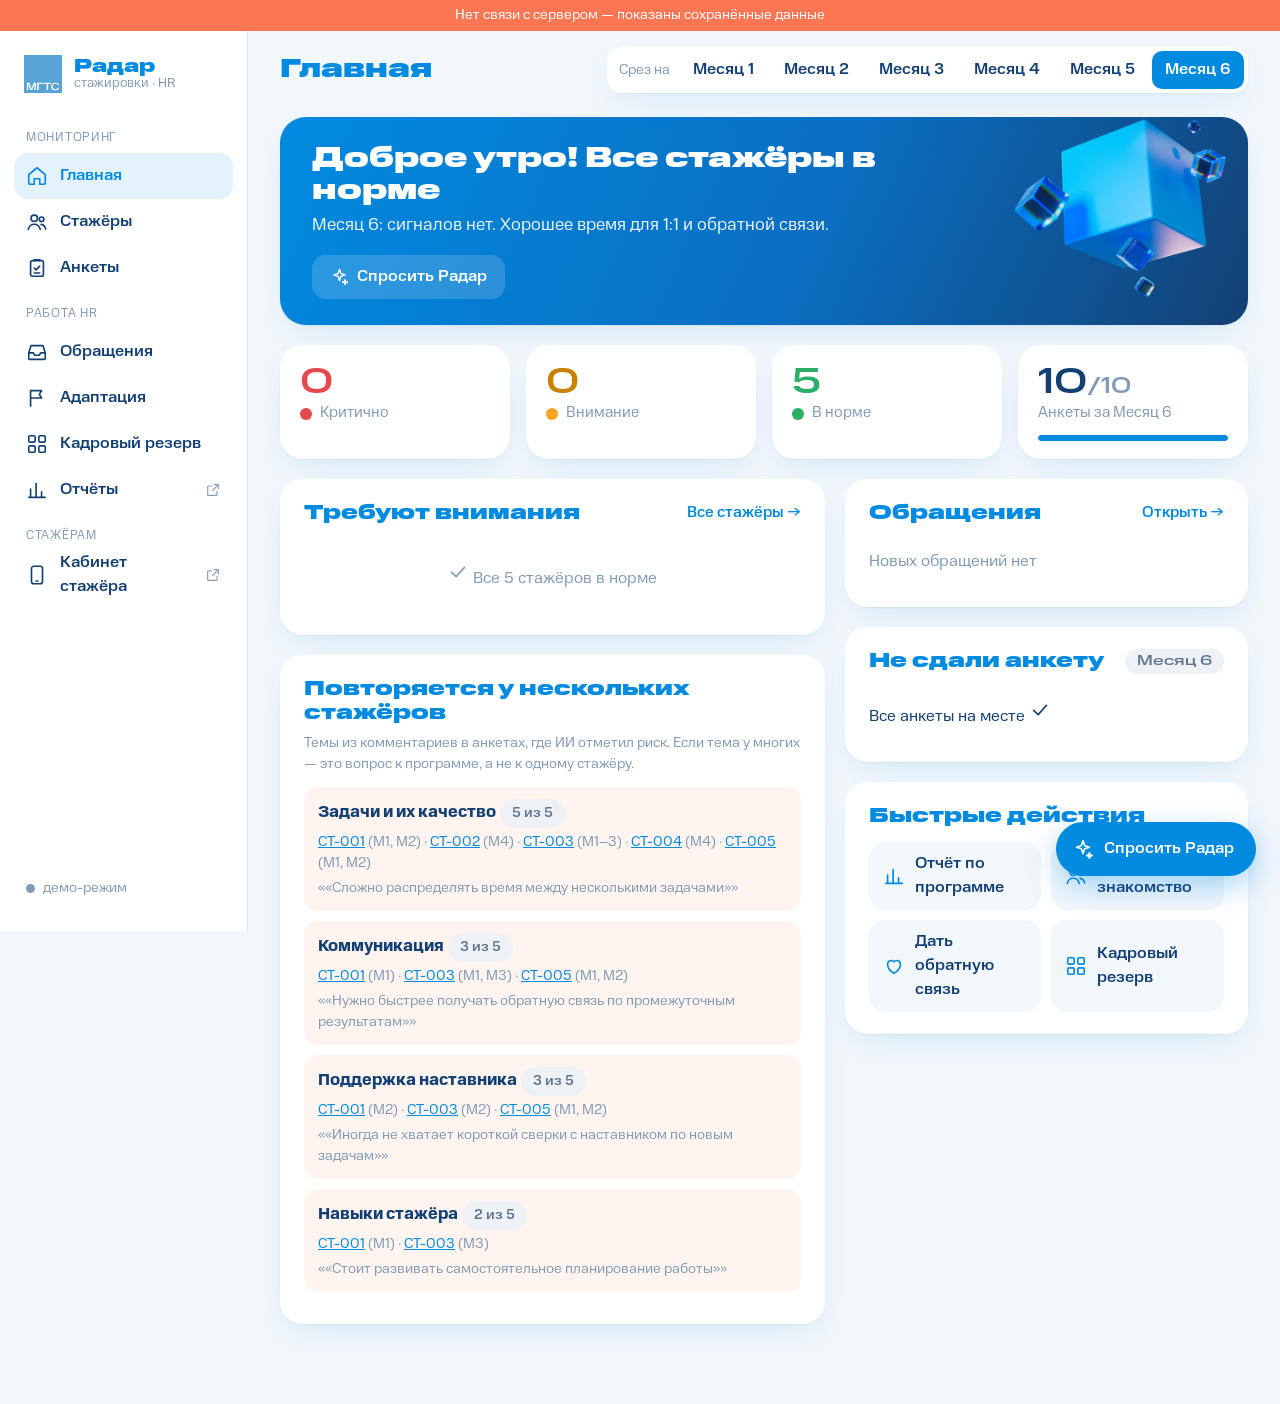
==== commit 23b57d36: "Дашборд понятнее для HR: общие темы программы, причины вместо россыпи сигналов, человеческий вывод -" ====
--- a/web/index.html
+++ b/web/index.html
@@ -9,7 +9,7 @@
 <script src="config.js" onerror=""></script>
 <script src="shared/store.js?v=4"></script>
 <script src="shared/insight.js?v=1"></script>
-<script src="hr-tools.js?v=4" onerror=""></script>
+<script src="hr-tools.js?v=3" onerror=""></script>
 <style>
 :root{--sh:0 1px 2px rgba(19,64,116,.06),0 12px 32px -10px rgba(0,138,224,.16);--sh-h:0 2px 4px rgba(19,64,116,.08),0 18px 40px -10px rgba(0,138,224,.26);
   --ease:cubic-bezier(.2,0,0,1);--side:248px;--r:22px}
@@ -134,15 +134,6 @@
 .qa a{display:flex;align-items:center;gap:10px;min-height:56px;padding:10px 14px;border-radius:16px;background:var(--mgts-bg-soft);color:var(--mgts-navy);text-decoration:none;font-weight:500;transition:background .2s,transform .2s var(--ease)}
 .qa a:hover{background:#E3F2FC;transform:translateY(-1px)}
 .qa a svg{color:var(--mgts-blue)}
-.heat{border-collapse:separate;border-spacing:6px;width:100%;min-width:520px}
-.heat th{font-size:13px;font-weight:500;color:var(--mgts-muted);text-align:center;padding:0 2px}
-.heat th.cur{color:var(--mgts-blue);font-weight:700}
-.heat td:first-child{white-space:nowrap;padding-right:6px}.heat td small{display:block;font-size:12px;color:var(--mgts-muted)}
-.heat td{text-align:center}
-.hc{display:inline-flex;align-items:center;justify-content:center;width:100%;min-height:40px;border-radius:10px;border:0;font:700 15px var(--font-title);color:#fff;cursor:pointer;transition:transform .15s}
-button.hc:hover{transform:scale(1.06)}
-.hc.st-red{background:var(--st-red)}.hc.st-yellow{background:var(--st-yellow);color:#4a3600}.hc.st-green{background:var(--st-green)}.hc.st-grey{background:var(--mgts-bg-soft);color:var(--mgts-muted);cursor:default}
-.heat td.cur .hc{box-shadow:0 0 0 3px #fff,0 0 0 5px var(--mgts-blue)}
 .theme{border-radius:14px;background:#FFF4F0;padding:12px 14px;margin-bottom:10px}
 .theme q{display:block;color:var(--mgts-muted);font-size:14px;margin-top:4px}
 
@@ -534,9 +525,6 @@
     <a class="kpi" href="#/surveys"><div class="v">${sv.n}<span class="mut" style="font-size:22px">/${sv.total}</span></div><div class="l">Анкеты за Месяц ${cur()}</div>
       <div class="prog"><i style="width:${sv.total ? sv.n / sv.total * 100 : 0}%"></i></div></a>
   </section>
-  <section class="panel" id="heatBox"><h2>Светофор по месяцам <a href="#/interns">Все стажёры →</a></h2>
-    <p class="mut" style="margin:-6px 0 12px;font-size:14px">Каждая клетка — стажёр в конкретном месяце, число — его средняя оценка. Видно, когда начались проблемы и ушли ли они. Нажмите на клетку, чтобы открыть карточку на тот месяц.</p>
-    <div id="heat"><div class="mut">Загрузка…</div></div></section>
   <div class="grid2">
     <div>
       <section class="panel"><h2>Требуют внимания <a href="#/interns">Все стажёры →</a></h2>
@@ -559,7 +547,6 @@
   v.querySelectorAll('[data-n]').forEach(countUp);
   $('heroAsk').onclick = () => chatOpen(true);
   programThemes().then(renderThemes).catch(() => {});
-  statusHistory().then(renderHeat).catch(() => { const b = $('heatBox'); if(b) b.style.display = 'none'; });
   v.querySelectorAll('[data-remind]').forEach(b => b.onclick = () => remind(b.dataset.remind, b));
   // мини-лента обращений
   const items = await inboxItems();
@@ -594,28 +581,6 @@
   const list = Object.values(T).map(x => ({...x, interns:Object.keys(x.by).sort()})).filter(x => x.interns.length >= 2)
     .sort((a, b) => b.interns.length - a.interns.length).slice(0, 4);
   S.themesKey = key; S.themes = list; return list;
-}
-// светофор по месяцам: overview на каждый месяц (бэк отдаёт срез «на Месяц N»)
-async function statusHistory(){
-  const ps = (S.allP || []).filter(p => p <= cur() && (!S.mock || MOCKS.includes(p)));
-  const key = (S.mock ? 'm' : 'a') + ':' + (S.ov.version ?? '') + ':' + ps.join(',');
-  if(S.histKey === key) return S.hist;
-  const ovs = await Promise.all(ps.map(p => (S.mock ? getJSON(`mock/p${p}/overview.json`) : getJSON(API + '/api/overview?period=' + p)).then(o => [p, o]).catch(() => null)));
-  const H = {ps: [], rows: {}};
-  for(const x of ovs.filter(Boolean)){ const [p, o] = x; H.ps.push(p);
-    for(const i of o.interns || []){ const r = H.rows[i.intern_id] ||= {id:i.intern_id, dept:i.department, by:{}}; r.by[p] = i; } }
-  S.histKey = key; S.hist = H; return H;
-}
-function renderHeat(H){
-  const box = $('heat'); if(!box) return;
-  const ids = Object.keys(H.rows).sort();
-  if(!H.ps.length || !ids.length){ $('heatBox').style.display = 'none'; return; }
-  box.innerHTML = `<div class="scroll"><table class="heat"><tr><th></th>${H.ps.map(p => `<th class="${p === cur() ? 'cur' : ''}">Месяц ${p}</th>`).join('')}</tr>
-    ${ids.map(id => { const r = H.rows[id]; return `<tr><td><b>${esc(id)}</b><small>${esc(r.dept || '')}</small></td>${H.ps.map(p => { const i = r.by[p];
-      return i ? `<td class="${p === cur() ? 'cur' : ''}"><button class="hc st-${i.status || 'grey'}" data-p="${p}" data-id="${esc(id)}" title="${esc(id)} · Месяц ${p}: ${ST[i.status] || ''}${i.status !== 'green' && i.reason ? ' — ' + esc(i.reason) : ''}">${fmt(i.intern_avg)}</button></td>` : '<td><span class="hc st-grey">—</span></td>'; }).join('')}</tr>`; }).join('')}</table></div>
-    <div class="legend"><span><i class="hc st-red" style="width:14px;height:14px;min-height:0;padding:0"></i> Критично</span><span><i class="hc st-yellow" style="width:14px;height:14px;min-height:0;padding:0"></i> Внимание</span><span><i class="hc st-green" style="width:14px;height:14px;min-height:0;padding:0"></i> В норме</span>${S.mock ? '<span>В демо-режиме — месяцы 2, 3, 4, 6</span>' : ''}</div>`;
-  box.querySelectorAll('button.hc').forEach(b => b.onclick = async () => { const p = +b.dataset.p, ps = S.allP || [];
-    S.period = (p === Math.max(...ps) && !S.mock) ? null : p; S.card = null; S.focus = null; await refresh(); go('#/intern/' + b.dataset.id); });
 }
 function renderThemes(list){
   const box = $('themesBox'); if(!box) return;
@@ -711,7 +676,7 @@
         <a class="btn" href="${reportUrl({tpl:'intern', id:c.intern_id})}">${ico('doc')}Скачать отчёт</a>
         <button class="btn" id="aKudos">${ico('heart')}Дать ОС</button>
         <button class="btn" id="aMeet">${ico('cal')}Назначить 1:1</button>
-        <a class="btn" id="aCall" style="display:none" target="_blank" rel="noopener" href="${API}/call.html?room=${encodeURIComponent(c.intern_id)}&name=HR">${ico('phone')}Созвониться</a>
+        <a class="btn" id="aCall" style="display:none" target="_blank" rel="noopener" href="call.html?room=${encodeURIComponent(c.intern_id)}&name=HR">${ico('phone')}Созвониться</a>
         <button class="btn pri" id="aHF">${ico('send')}${sent ? 'Huntflow ✓' : 'В Huntflow'}</button>
       </div>
     </div>
@@ -837,39 +802,19 @@
     const bi = base('intern_avg'), bm = base('mentor_avg');
     a = P.map(p => p.intern_avg != null && bi != null ? +(p.intern_avg - bi).toFixed(2) : null);
     b = P.map(p => p.mentor_avg != null && bm != null ? +(p.mentor_avg - bm).toFixed(2) : null);
-    yMin = -2.5; yMax = 2.5; note = 'Ноль — обычный уровень этого человека (среднее первых месяцев). Ниже нуля — хуже, чем обычно.';
+    yMin = -2.5; yMax = 2.5; note = 'Отклонение от личной нормы: у каждого своя шкала оценок.';
   } else if(S.mode.startsWith('pair') && c.pairs?.[+S.mode.slice(4)]){
     const pr = c.pairs[+S.mode.slice(4)]; a = pr.by_period.map(x => x[0]); b = pr.by_period.map(x => x[1]); la = pr.intern; lb = pr.mentor; note = `${pr.intern} ↔ ${pr.mentor}`;
-  } else { a = P.map(p => p.intern_avg); b = P.map(p => p.mentor_avg); note = 'Сплошная линия — стажёр, пунктир — наставник. Фон: ниже 3 — плохо, 3–4 — внимание, от 4 — норма.'; }
-  // выделена причина — показываем сами показатели-основания, а не среднюю: так видно падение 5 → 2
-  if(S.focus && S.mode === 'avg'){
-    const all = S.focus.ev || S.focus.evidence || [];
-    const fi = all.find(e => e.source === 'стажёр' && !e.quote && e.field && P.some(p => p.intern?.[e.field] != null));
-    const fm = all.find(e => e.source === 'наставник' && !e.quote && e.field && P.some(p => p.mentor?.[e.field] != null));
-    if(fi || fm){
-      if(fi){ a = P.map(p => p.intern?.[fi.field] ?? null); la = fi.field + ' — стажёр'; }
-      if(fm){ b = P.map(p => p.mentor?.[fm.field] ?? null); lb = fm.field + ' — наставник'; }
-      note = 'Показаны оценки, на которых основан вывод' + (fi && fm ? '' : fi ? ' (стажёр); пунктир — средняя наставника' : ' (наставник); сплошная — средняя стажёра') + '. Оранжевым выделены месяцы-основания.';
-    }
-  }
+  } else { a = P.map(p => p.intern_avg); b = P.map(p => p.mentor_avg); }
   const fp = new Set((S.focus?.evidence || []).map(e => e.period));
   const rad = P.map(p => fp.has(p.period) ? 9 : 4), col = P.map(p => fp.has(p.period) ? css('--mgts-orange') : null);
   if($('chnote')) $('chnote').textContent = note;
   if(S.chart) S.chart.destroy();
   if(!window.Chart || !$('ch')) return;
-  // фон: зоны шкалы (ниже 3 — плохо, 3–4 — внимание, от 4 — норма) и месяцы-основания выделенного сигнала
-  const zones = S.mode === 'norm' ? [] : [[1, 3, 'rgba(235,87,87,.07)'], [3, 4, 'rgba(242,183,5,.09)'], [4, 5, 'rgba(39,174,96,.07)']];
-  const bg = {id:'radarBg', beforeDatasetsDraw(ch){ const {ctx, chartArea:a, scales:{x, y}} = ch; ctx.save();
-    for(const [lo, hi, col] of zones){ const y1 = y.getPixelForValue(hi), y2 = y.getPixelForValue(lo); ctx.fillStyle = col; ctx.fillRect(a.left, y1, a.right - a.left, y2 - y1); }
-    const w = (a.right - a.left) / Math.max(1, labels.length - 1) * .6;
-    P.forEach((p, k) => { if(fp.has(p.period)){ const cx = x.getPixelForValue(k); ctx.fillStyle = 'rgba(255,118,84,.14)'; ctx.fillRect(cx - w / 2, a.top, w, a.bottom - a.top); } });
-    if(S.mode === 'norm'){ const y0 = y.getPixelForValue(0); ctx.strokeStyle = css('--mgts-muted'); ctx.setLineDash([4, 4]); ctx.beginPath(); ctx.moveTo(a.left, y0); ctx.lineTo(a.right, y0); ctx.stroke(); }
-    ctx.restore(); }};
-  const grad = (() => { const g = $('ch').getContext('2d').createLinearGradient(0, 0, 0, $('ch').clientHeight || 260); g.addColorStop(0, 'rgba(0,138,224,.14)'); g.addColorStop(1, 'rgba(0,138,224,0)'); return g; })();
   S.chart = new Chart($('ch'), {type:'line', data:{labels, datasets:[
-    {label:la, data:a, borderColor:css('--mgts-blue'), pointBackgroundColor:col.map(x => x || css('--mgts-blue')), backgroundColor:grad, fill: S.mode === 'norm' ? false : 'start', pointRadius:rad, pointHoverRadius:10, pointBorderColor:'#fff', pointBorderWidth:2, borderWidth:3, tension:.3, spanGaps:true},
-    {label:lb, data:b, borderColor:css('--mgts-navy'), backgroundColor:css('--mgts-navy'), pointBackgroundColor:col.map(x => x || css('--mgts-navy')), pointRadius:rad, pointHoverRadius:10, pointBorderColor:'#fff', pointBorderWidth:2, borderWidth:2, borderDash:[6, 4], tension:.3, spanGaps:true},
-  ]}, plugins:[bg], options:{interaction:{mode:'index', intersect:false},responsive:true, maintainAspectRatio:false, animation:{duration:300},
+    {label:la, data:a, borderColor:css('--mgts-blue'), backgroundColor:col.map(x => x || css('--mgts-blue')), pointRadius:rad, borderWidth:3, tension:.3, spanGaps:true},
+    {label:lb, data:b, borderColor:css('--mgts-navy'), backgroundColor:col.map(x => x || css('--mgts-navy')), pointRadius:rad, borderWidth:2, borderDash:[6, 4], tension:.3, spanGaps:true},
+  ]}, options:{responsive:true, maintainAspectRatio:false, animation:{duration:300},
     plugins:{legend:{position:'bottom', labels:{font:{family:'MTSText', size:14}, color:css('--mgts-navy'), boxWidth:14}},
              tooltip:{callbacks:{label:x => `${x.dataset.label}: ${fmt(x.formattedValue)}`}}},
     scales:{y:{min:yMin, max:yMax, grid:{color:css('--mgts-line')}, ticks:{color:css('--mgts-muted'), font:{size:13}}},
@@ -877,7 +822,7 @@
 }
 
 // видеозвонок HR ↔ стажёр (web/call.html, бэк /ws/call): кнопка появляется, только если звонок есть на сервере
-function callReady(){ return S.callP ||= (STATIC_HOST ? Promise.resolve(false) : fetch(API + '/api/call/ice', {cache:'no-store'}).then(r => r.ok ? r.json() : null).then(config => Array.isArray(config?.iceServers)).catch(() => false)); }
+function callReady(){ return S.callP ||= (STATIC_HOST ? Promise.resolve(false) : fetch('call.html', {method:'HEAD', cache:'no-store'}).then(r => r.ok).catch(() => false)); }
 
 // ---------- диалоги: Huntflow, ОС, 1:1 ----------
 function dlg(html, bind){ $('dlg').innerHTML = html; $('modal').classList.add('open'); $('modal').setAttribute('aria-hidden', 'false');
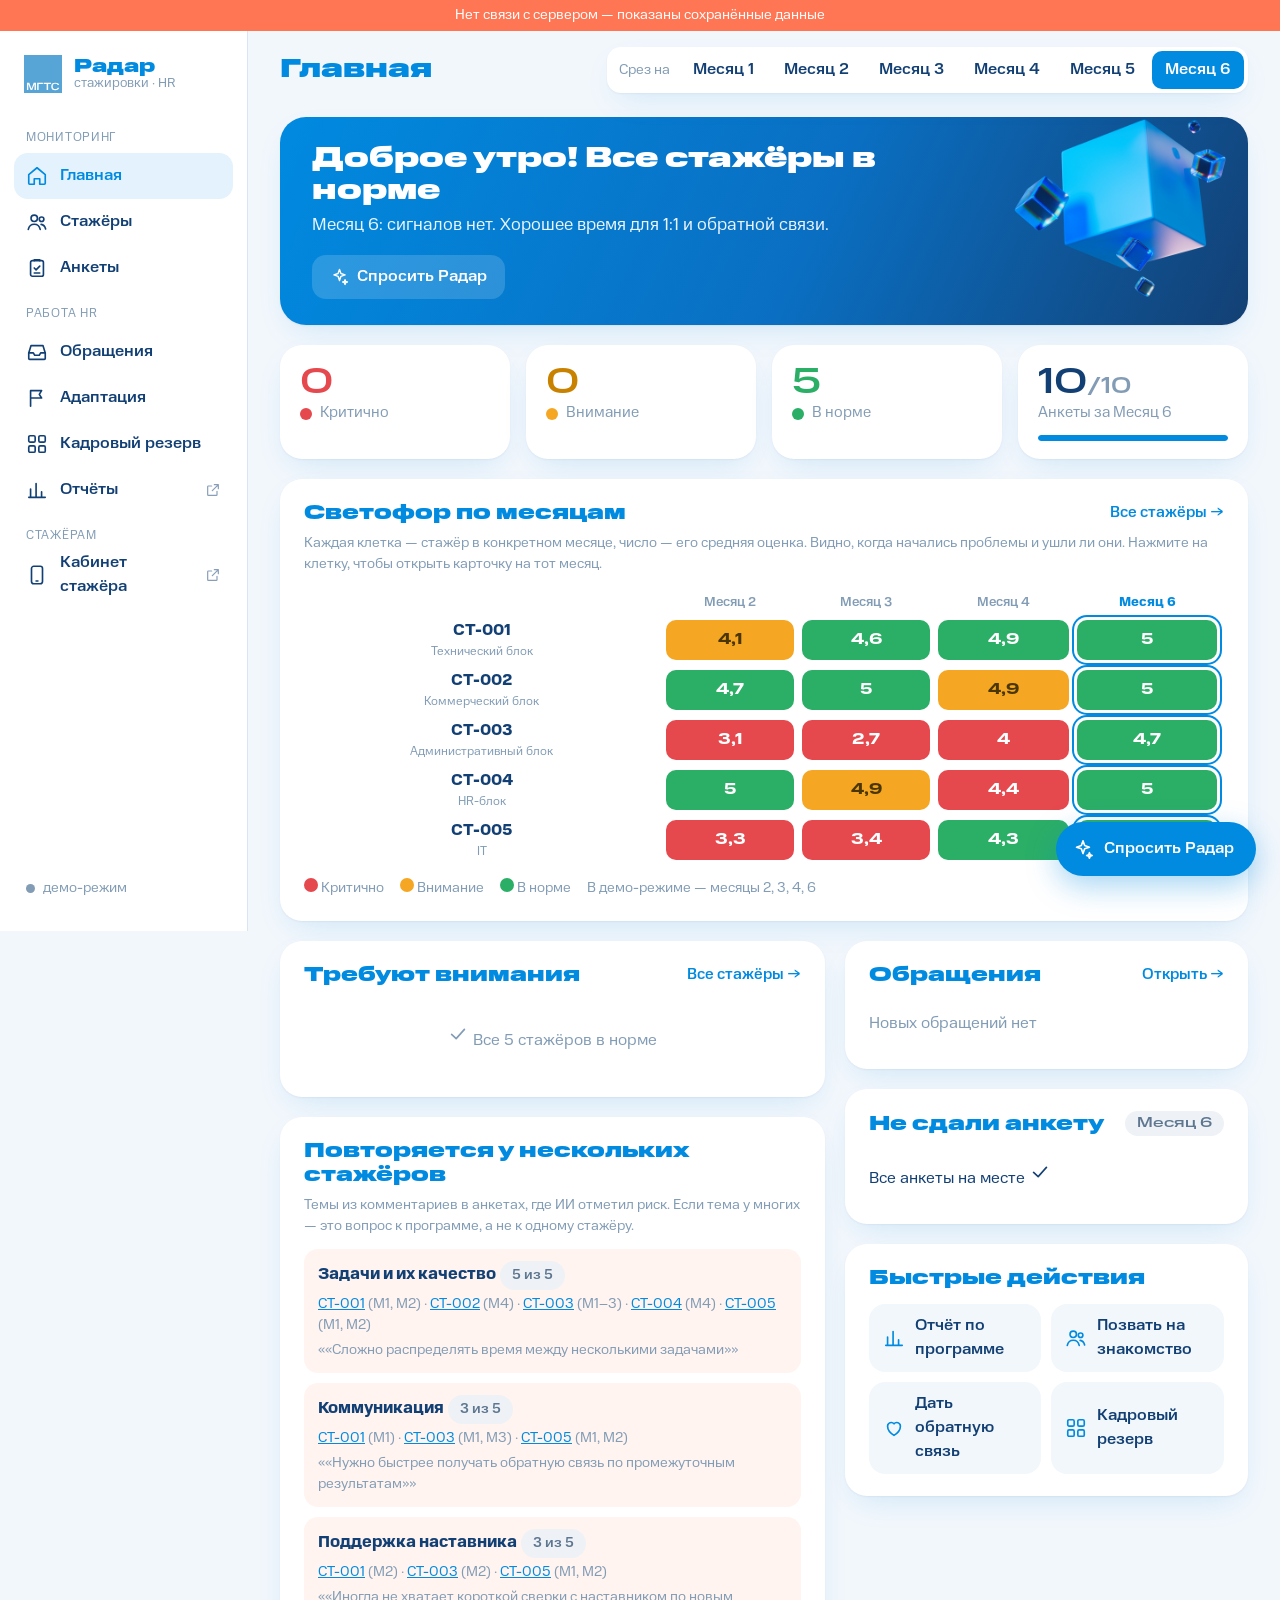
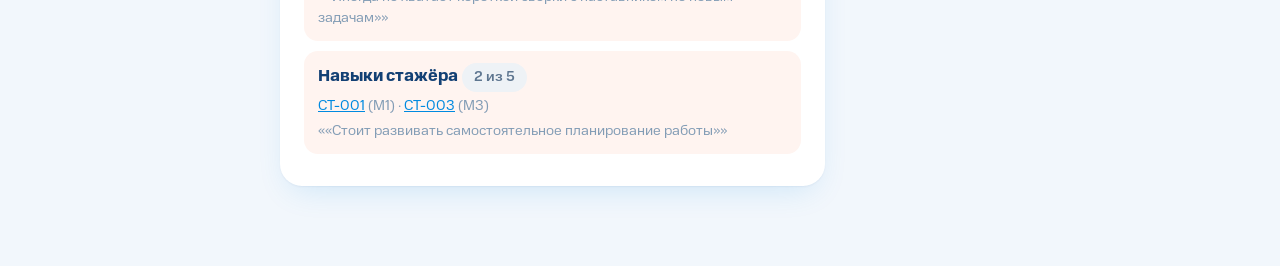
==== commit 6557a579: "Наглядные диаграммы и боевой API на Vercel; адаптация, кадровый резерв и обращения без путаницы - Гл" ====
--- a/web/index.html
+++ b/web/index.html
@@ -9,7 +9,7 @@
 <script src="config.js" onerror=""></script>
 <script src="shared/store.js?v=4"></script>
 <script src="shared/insight.js?v=1"></script>
-<script src="hr-tools.js?v=3" onerror=""></script>
+<script src="hr-tools.js?v=4" onerror=""></script>
 <style>
 :root{--sh:0 1px 2px rgba(19,64,116,.06),0 12px 32px -10px rgba(0,138,224,.16);--sh-h:0 2px 4px rgba(19,64,116,.08),0 18px 40px -10px rgba(0,138,224,.26);
   --ease:cubic-bezier(.2,0,0,1);--side:248px;--r:22px}
@@ -134,6 +134,15 @@
 .qa a{display:flex;align-items:center;gap:10px;min-height:56px;padding:10px 14px;border-radius:16px;background:var(--mgts-bg-soft);color:var(--mgts-navy);text-decoration:none;font-weight:500;transition:background .2s,transform .2s var(--ease)}
 .qa a:hover{background:#E3F2FC;transform:translateY(-1px)}
 .qa a svg{color:var(--mgts-blue)}
+.heat{border-collapse:separate;border-spacing:6px;width:100%;min-width:520px}
+.heat th{font-size:13px;font-weight:500;color:var(--mgts-muted);text-align:center;padding:0 2px}
+.heat th.cur{color:var(--mgts-blue);font-weight:700}
+.heat td:first-child{white-space:nowrap;padding-right:6px}.heat td small{display:block;font-size:12px;color:var(--mgts-muted)}
+.heat td{text-align:center}
+.hc{display:inline-flex;align-items:center;justify-content:center;width:100%;min-height:40px;border-radius:10px;border:0;font:700 15px var(--font-title);color:#fff;cursor:pointer;transition:transform .15s}
+button.hc:hover{transform:scale(1.06)}
+.hc.st-red{background:var(--st-red)}.hc.st-yellow{background:var(--st-yellow);color:#4a3600}.hc.st-green{background:var(--st-green)}.hc.st-grey{background:var(--mgts-bg-soft);color:var(--mgts-muted);cursor:default}
+.heat td.cur .hc{box-shadow:0 0 0 3px #fff,0 0 0 5px var(--mgts-blue)}
 .theme{border-radius:14px;background:#FFF4F0;padding:12px 14px;margin-bottom:10px}
 .theme q{display:block;color:var(--mgts-muted);font-size:14px;margin-top:4px}
 
@@ -525,6 +534,9 @@
     <a class="kpi" href="#/surveys"><div class="v">${sv.n}<span class="mut" style="font-size:22px">/${sv.total}</span></div><div class="l">Анкеты за Месяц ${cur()}</div>
       <div class="prog"><i style="width:${sv.total ? sv.n / sv.total * 100 : 0}%"></i></div></a>
   </section>
+  <section class="panel" id="heatBox"><h2>Светофор по месяцам <a href="#/interns">Все стажёры →</a></h2>
+    <p class="mut" style="margin:-6px 0 12px;font-size:14px">Каждая клетка — стажёр в конкретном месяце, число — его средняя оценка. Видно, когда начались проблемы и ушли ли они. Нажмите на клетку, чтобы открыть карточку на тот месяц.</p>
+    <div id="heat"><div class="mut">Загрузка…</div></div></section>
   <div class="grid2">
     <div>
       <section class="panel"><h2>Требуют внимания <a href="#/interns">Все стажёры →</a></h2>
@@ -547,6 +559,7 @@
   v.querySelectorAll('[data-n]').forEach(countUp);
   $('heroAsk').onclick = () => chatOpen(true);
   programThemes().then(renderThemes).catch(() => {});
+  statusHistory().then(renderHeat).catch(() => { const b = $('heatBox'); if(b) b.style.display = 'none'; });
   v.querySelectorAll('[data-remind]').forEach(b => b.onclick = () => remind(b.dataset.remind, b));
   // мини-лента обращений
   const items = await inboxItems();
@@ -581,6 +594,28 @@
   const list = Object.values(T).map(x => ({...x, interns:Object.keys(x.by).sort()})).filter(x => x.interns.length >= 2)
     .sort((a, b) => b.interns.length - a.interns.length).slice(0, 4);
   S.themesKey = key; S.themes = list; return list;
+}
+// светофор по месяцам: overview на каждый месяц (бэк отдаёт срез «на Месяц N»)
+async function statusHistory(){
+  const ps = (S.allP || []).filter(p => p <= cur() && (!S.mock || MOCKS.includes(p)));
+  const key = (S.mock ? 'm' : 'a') + ':' + (S.ov.version ?? '') + ':' + ps.join(',');
+  if(S.histKey === key) return S.hist;
+  const ovs = await Promise.all(ps.map(p => (S.mock ? getJSON(`mock/p${p}/overview.json`) : getJSON(API + '/api/overview?period=' + p)).then(o => [p, o]).catch(() => null)));
+  const H = {ps: [], rows: {}};
+  for(const x of ovs.filter(Boolean)){ const [p, o] = x; H.ps.push(p);
+    for(const i of o.interns || []){ const r = H.rows[i.intern_id] ||= {id:i.intern_id, dept:i.department, by:{}}; r.by[p] = i; } }
+  S.histKey = key; S.hist = H; return H;
+}
+function renderHeat(H){
+  const box = $('heat'); if(!box) return;
+  const ids = Object.keys(H.rows).sort();
+  if(!H.ps.length || !ids.length){ $('heatBox').style.display = 'none'; return; }
+  box.innerHTML = `<div class="scroll"><table class="heat"><tr><th></th>${H.ps.map(p => `<th class="${p === cur() ? 'cur' : ''}">Месяц ${p}</th>`).join('')}</tr>
+    ${ids.map(id => { const r = H.rows[id]; return `<tr><td><b>${esc(id)}</b><small>${esc(r.dept || '')}</small></td>${H.ps.map(p => { const i = r.by[p];
+      return i ? `<td class="${p === cur() ? 'cur' : ''}"><button class="hc st-${i.status || 'grey'}" data-p="${p}" data-id="${esc(id)}" title="${esc(id)} · Месяц ${p}: ${ST[i.status] || ''}${i.status !== 'green' && i.reason ? ' — ' + esc(i.reason) : ''}">${fmt(i.intern_avg)}</button></td>` : '<td><span class="hc st-grey">—</span></td>'; }).join('')}</tr>`; }).join('')}</table></div>
+    <div class="legend"><span><i class="hc st-red" style="width:14px;height:14px;min-height:0;padding:0"></i> Критично</span><span><i class="hc st-yellow" style="width:14px;height:14px;min-height:0;padding:0"></i> Внимание</span><span><i class="hc st-green" style="width:14px;height:14px;min-height:0;padding:0"></i> В норме</span>${S.mock ? '<span>В демо-режиме — месяцы 2, 3, 4, 6</span>' : ''}</div>`;
+  box.querySelectorAll('button.hc').forEach(b => b.onclick = async () => { const p = +b.dataset.p, ps = S.allP || [];
+    S.period = (p === Math.max(...ps) && !S.mock) ? null : p; S.card = null; S.focus = null; await refresh(); go('#/intern/' + b.dataset.id); });
 }
 function renderThemes(list){
   const box = $('themesBox'); if(!box) return;
@@ -802,19 +837,39 @@
     const bi = base('intern_avg'), bm = base('mentor_avg');
     a = P.map(p => p.intern_avg != null && bi != null ? +(p.intern_avg - bi).toFixed(2) : null);
     b = P.map(p => p.mentor_avg != null && bm != null ? +(p.mentor_avg - bm).toFixed(2) : null);
-    yMin = -2.5; yMax = 2.5; note = 'Отклонение от личной нормы: у каждого своя шкала оценок.';
+    yMin = -2.5; yMax = 2.5; note = 'Ноль — обычный уровень этого человека (среднее первых месяцев). Ниже нуля — хуже, чем обычно.';
   } else if(S.mode.startsWith('pair') && c.pairs?.[+S.mode.slice(4)]){
     const pr = c.pairs[+S.mode.slice(4)]; a = pr.by_period.map(x => x[0]); b = pr.by_period.map(x => x[1]); la = pr.intern; lb = pr.mentor; note = `${pr.intern} ↔ ${pr.mentor}`;
-  } else { a = P.map(p => p.intern_avg); b = P.map(p => p.mentor_avg); }
+  } else { a = P.map(p => p.intern_avg); b = P.map(p => p.mentor_avg); note = 'Сплошная линия — стажёр, пунктир — наставник. Фон: ниже 3 — плохо, 3–4 — внимание, от 4 — норма.'; }
+  // выделена причина — показываем сами показатели-основания, а не среднюю: так видно падение 5 → 2
+  if(S.focus && S.mode === 'avg'){
+    const all = S.focus.ev || S.focus.evidence || [];
+    const fi = all.find(e => e.source === 'стажёр' && !e.quote && e.field && P.some(p => p.intern?.[e.field] != null));
+    const fm = all.find(e => e.source === 'наставник' && !e.quote && e.field && P.some(p => p.mentor?.[e.field] != null));
+    if(fi || fm){
+      if(fi){ a = P.map(p => p.intern?.[fi.field] ?? null); la = fi.field + ' — стажёр'; }
+      if(fm){ b = P.map(p => p.mentor?.[fm.field] ?? null); lb = fm.field + ' — наставник'; }
+      note = 'Показаны оценки, на которых основан вывод' + (fi && fm ? '' : fi ? ' (стажёр); пунктир — средняя наставника' : ' (наставник); сплошная — средняя стажёра') + '. Оранжевым выделены месяцы-основания.';
+    }
+  }
   const fp = new Set((S.focus?.evidence || []).map(e => e.period));
   const rad = P.map(p => fp.has(p.period) ? 9 : 4), col = P.map(p => fp.has(p.period) ? css('--mgts-orange') : null);
   if($('chnote')) $('chnote').textContent = note;
   if(S.chart) S.chart.destroy();
   if(!window.Chart || !$('ch')) return;
+  // фон: зоны шкалы (ниже 3 — плохо, 3–4 — внимание, от 4 — норма) и месяцы-основания выделенного сигнала
+  const zones = S.mode === 'norm' ? [] : [[1, 3, 'rgba(235,87,87,.07)'], [3, 4, 'rgba(242,183,5,.09)'], [4, 5, 'rgba(39,174,96,.07)']];
+  const bg = {id:'radarBg', beforeDatasetsDraw(ch){ const {ctx, chartArea:a, scales:{x, y}} = ch; ctx.save();
+    for(const [lo, hi, col] of zones){ const y1 = y.getPixelForValue(hi), y2 = y.getPixelForValue(lo); ctx.fillStyle = col; ctx.fillRect(a.left, y1, a.right - a.left, y2 - y1); }
+    const w = (a.right - a.left) / Math.max(1, labels.length - 1) * .6;
+    P.forEach((p, k) => { if(fp.has(p.period)){ const cx = x.getPixelForValue(k); ctx.fillStyle = 'rgba(255,118,84,.14)'; ctx.fillRect(cx - w / 2, a.top, w, a.bottom - a.top); } });
+    if(S.mode === 'norm'){ const y0 = y.getPixelForValue(0); ctx.strokeStyle = css('--mgts-muted'); ctx.setLineDash([4, 4]); ctx.beginPath(); ctx.moveTo(a.left, y0); ctx.lineTo(a.right, y0); ctx.stroke(); }
+    ctx.restore(); }};
+  const grad = (() => { const g = $('ch').getContext('2d').createLinearGradient(0, 0, 0, $('ch').clientHeight || 260); g.addColorStop(0, 'rgba(0,138,224,.14)'); g.addColorStop(1, 'rgba(0,138,224,0)'); return g; })();
   S.chart = new Chart($('ch'), {type:'line', data:{labels, datasets:[
-    {label:la, data:a, borderColor:css('--mgts-blue'), backgroundColor:col.map(x => x || css('--mgts-blue')), pointRadius:rad, borderWidth:3, tension:.3, spanGaps:true},
-    {label:lb, data:b, borderColor:css('--mgts-navy'), backgroundColor:col.map(x => x || css('--mgts-navy')), pointRadius:rad, borderWidth:2, borderDash:[6, 4], tension:.3, spanGaps:true},
-  ]}, options:{responsive:true, maintainAspectRatio:false, animation:{duration:300},
+    {label:la, data:a, borderColor:css('--mgts-blue'), pointBackgroundColor:col.map(x => x || css('--mgts-blue')), backgroundColor:grad, fill: S.mode === 'norm' ? false : 'start', pointRadius:rad, pointHoverRadius:10, pointBorderColor:'#fff', pointBorderWidth:2, borderWidth:3, tension:.3, spanGaps:true},
+    {label:lb, data:b, borderColor:css('--mgts-navy'), backgroundColor:css('--mgts-navy'), pointBackgroundColor:col.map(x => x || css('--mgts-navy')), pointRadius:rad, pointHoverRadius:10, pointBorderColor:'#fff', pointBorderWidth:2, borderWidth:2, borderDash:[6, 4], tension:.3, spanGaps:true},
+  ]}, plugins:[bg], options:{interaction:{mode:'index', intersect:false},responsive:true, maintainAspectRatio:false, animation:{duration:300},
     plugins:{legend:{position:'bottom', labels:{font:{family:'MTSText', size:14}, color:css('--mgts-navy'), boxWidth:14}},
              tooltip:{callbacks:{label:x => `${x.dataset.label}: ${fmt(x.formattedValue)}`}}},
     scales:{y:{min:yMin, max:yMax, grid:{color:css('--mgts-line')}, ticks:{color:css('--mgts-muted'), font:{size:13}}},
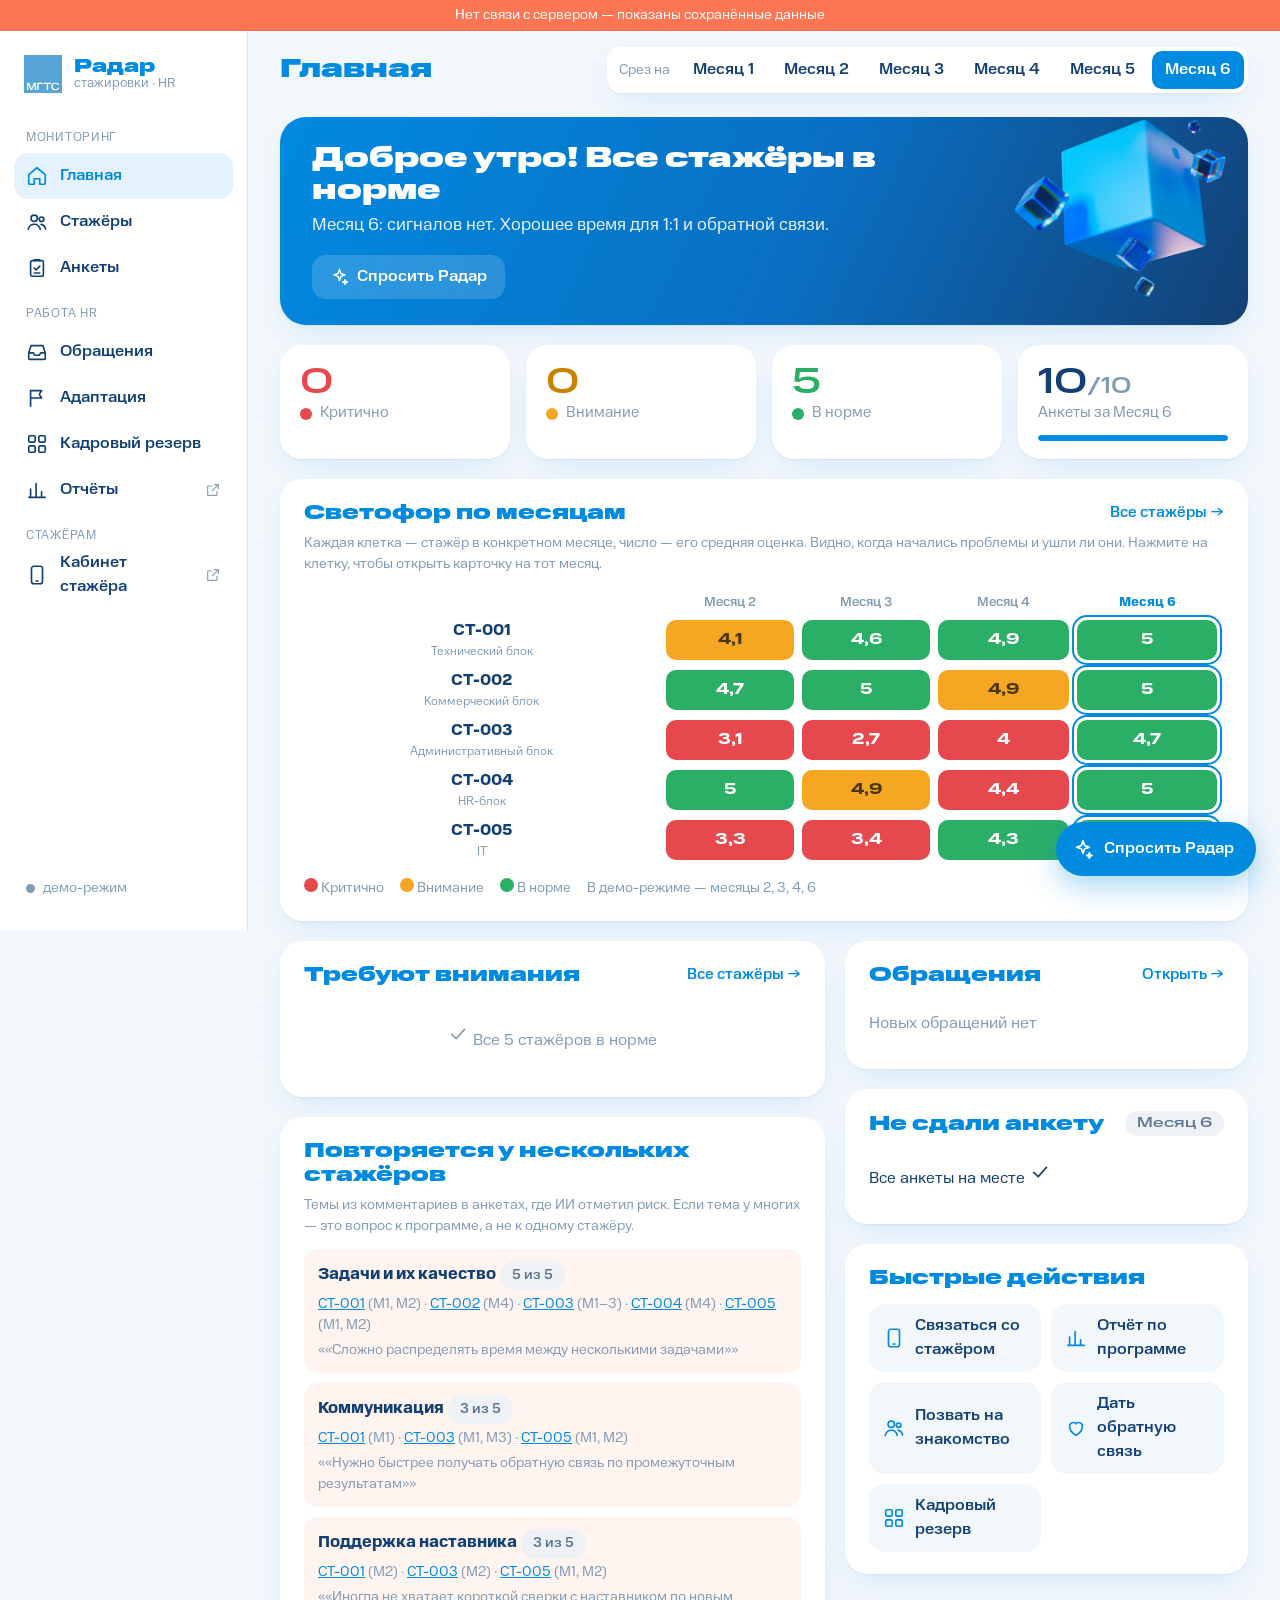
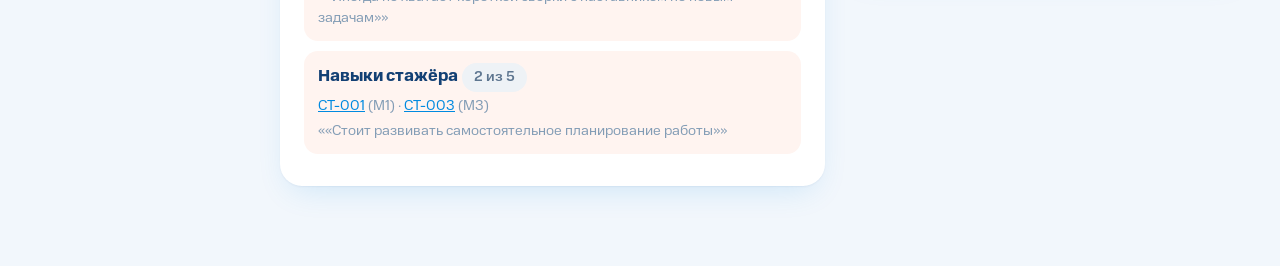
==== commit ca655913: "Сделать видеозвонок и помощь стажёру заметными для HR" ====
--- a/web/index.html
+++ b/web/index.html
@@ -163,6 +163,11 @@
 .chead .id{font-family:var(--font-title);font-weight:900;font-size:34px;color:var(--mgts-blue);line-height:1}
 .chead .meta{color:var(--mgts-muted);font-size:15px}
 .acts{display:flex;gap:8px;flex-wrap:wrap;margin-left:auto}
+.contact{background:var(--mgts-bg-soft);border-radius:16px;padding:16px 18px;margin-bottom:16px}
+.contact h3{margin:0;font-size:18px}
+.contact p{margin:6px 0 12px;font-size:14px}
+.contact .acts{margin-left:0}
+.contact .btn[aria-disabled="true"]{opacity:.65;cursor:default}
 .tabs{display:flex;gap:4px;border-bottom:1px solid var(--mgts-line);margin:0 0 20px;overflow-x:auto;scrollbar-width:none}
 .tabs::-webkit-scrollbar{display:none}
 .tabs button{border:0;background:none;min-height:46px;padding:0 16px;color:var(--mgts-muted);font-weight:500;border-bottom:3px solid transparent;margin-bottom:-1px;white-space:nowrap}
@@ -549,6 +554,7 @@
         <div class="mini">${miss.length ? miss.map(m => `<div><span class="grow"><b>${esc(m.name)}</b><small>${m.who}${m.who === 'Наставник' ? ' · стажёр ' + esc(m.id) : ''}</small></span>
           <button class="btn sm" data-remind="${esc(m.name)}">${ico('bell')}Напомнить</button></div>`).join('') : `<div><span class="grow">Все анкеты на месте ${ico('check')}</span></div>`}</div></section>
       <section class="panel"><h2>Быстрые действия</h2><div class="qa">
+        <a href="#/interns">${ico('phone')}Связаться со стажёром</a>
         <a href="${reportUrl({tpl:'program'})}">${ico('chart')}Отчёт по программе</a>
         <a href="#/onboarding">${ico('users')}Позвать на знакомство</a>
         <a href="#/inbox">${ico('heart')}Дать обратную связь</a>
@@ -710,16 +716,23 @@
       <div class="acts">
         <a class="btn" href="${reportUrl({tpl:'intern', id:c.intern_id})}">${ico('doc')}Скачать отчёт</a>
         <button class="btn" id="aKudos">${ico('heart')}Дать ОС</button>
-        <button class="btn" id="aMeet">${ico('cal')}Назначить 1:1</button>
-        <a class="btn" id="aCall" style="display:none" target="_blank" rel="noopener" href="call.html?room=${encodeURIComponent(c.intern_id)}&name=HR">${ico('phone')}Созвониться</a>
-        <button class="btn pri" id="aHF">${ico('send')}${sent ? 'Huntflow ✓' : 'В Huntflow'}</button>
+        <button class="btn" id="aHF">${ico('send')}${sent ? 'Huntflow ✓' : 'В Huntflow'}</button>
       </div>
     </div>
+    <section class="contact" aria-labelledby="contactTitle">
+      <h3 id="contactTitle">Связаться со стажёром</h3>
+      <p class="mut" id="callHelp" role="status">Проверяем доступность видеозвонка…</p>
+      <div class="acts">
+        <a class="btn pri" id="aCall" aria-disabled="true" aria-describedby="callHelp" target="_blank" rel="noopener">${ico('phone')}Начать видеозвонок</a>
+        <button class="btn" type="button" id="aInvite" disabled>Скопировать ссылку для стажёра</button>
+        <button class="btn" type="button" id="aMeet">${ico('cal')}Назначить 1:1</button>
+      </div>
+    </section>
     <div class="tabs" role="tablist">${T.map(([k, t]) => `<button role="tab" aria-selected="${S.tab===k}" class="${S.tab===k?'on':''}" data-t="${k}">${t}</button>`).join('')}</div>
     <div id="tabBody"></div>
   </section>`;
   v.querySelectorAll('[data-t]').forEach(b => b.onclick = () => { S.tab = b.dataset.t; viewIntern(v); });
-  callReady().then(ok => { if(ok && $('aCall')) $('aCall').style.display = ''; });
+  bindContact(v, c.intern_id);
   $('aHF').onclick = () => huntflowDlg(c); $('aKudos').onclick = () => kudosDlg(c.intern_id); $('aMeet').onclick = () => meetDlg(c.intern_id);
   const body = $('tabBody');
   if(S.tab === 'dyn') return tabDyn(body, c);
@@ -876,8 +889,34 @@
             x:{grid:{display:false}, ticks:{color:css('--mgts-muted'), font:{size:13}}}}}});
 }
 
-// видеозвонок HR ↔ стажёр (web/call.html, бэк /ws/call): кнопка появляется, только если звонок есть на сервере
-function callReady(){ return S.callP ||= (STATIC_HOST ? Promise.resolve(false) : fetch('call.html', {method:'HEAD', cache:'no-store'}).then(r => r.ok).catch(() => false)); }
+function bindContact(view, id){
+  const call = view.querySelector('#aCall');
+  const invite = view.querySelector('#aInvite');
+  const help = view.querySelector('#callHelp');
+  const room = (name) => new URL(API + '/call.html?room=' + encodeURIComponent(id) + '&name=' + encodeURIComponent(name), location.href).href;
+  const ready = STATIC_HOST ? Promise.resolve(false) : fetch(API + '/api/call/ice', {cache:'no-store'})
+    .then(r => r.ok ? r.json() : null)
+    .then(config => Array.isArray(config?.iceServers))
+    .catch(() => false);
+  ready.then(ok => {
+    if (!ok){
+      help.textContent = 'Видеозвонок сейчас недоступен. Можно назначить встречу 1:1.';
+      return;
+    }
+    call.href = room('HR');
+    call.removeAttribute('aria-disabled');
+    invite.disabled = false;
+    help.textContent = 'Отправьте стажёру ссылку и войдите в звонок. Приглашение автоматически не отправляется.';
+    invite.onclick = async () => {
+      try {
+        await navigator.clipboard.writeText(room('Стажёр ' + id));
+        help.textContent = 'Ссылка скопирована. Отправьте её стажёру в мессенджере.';
+      } catch {
+        help.textContent = 'Не удалось скопировать ссылку. Стажёр может войти через «Команда» → «Позвонить HR» в своём кабинете.';
+      }
+    };
+  });
+}
 
 // ---------- диалоги: Huntflow, ОС, 1:1 ----------
 function dlg(html, bind){ $('dlg').innerHTML = html; $('modal').classList.add('open'); $('modal').setAttribute('aria-hidden', 'false');
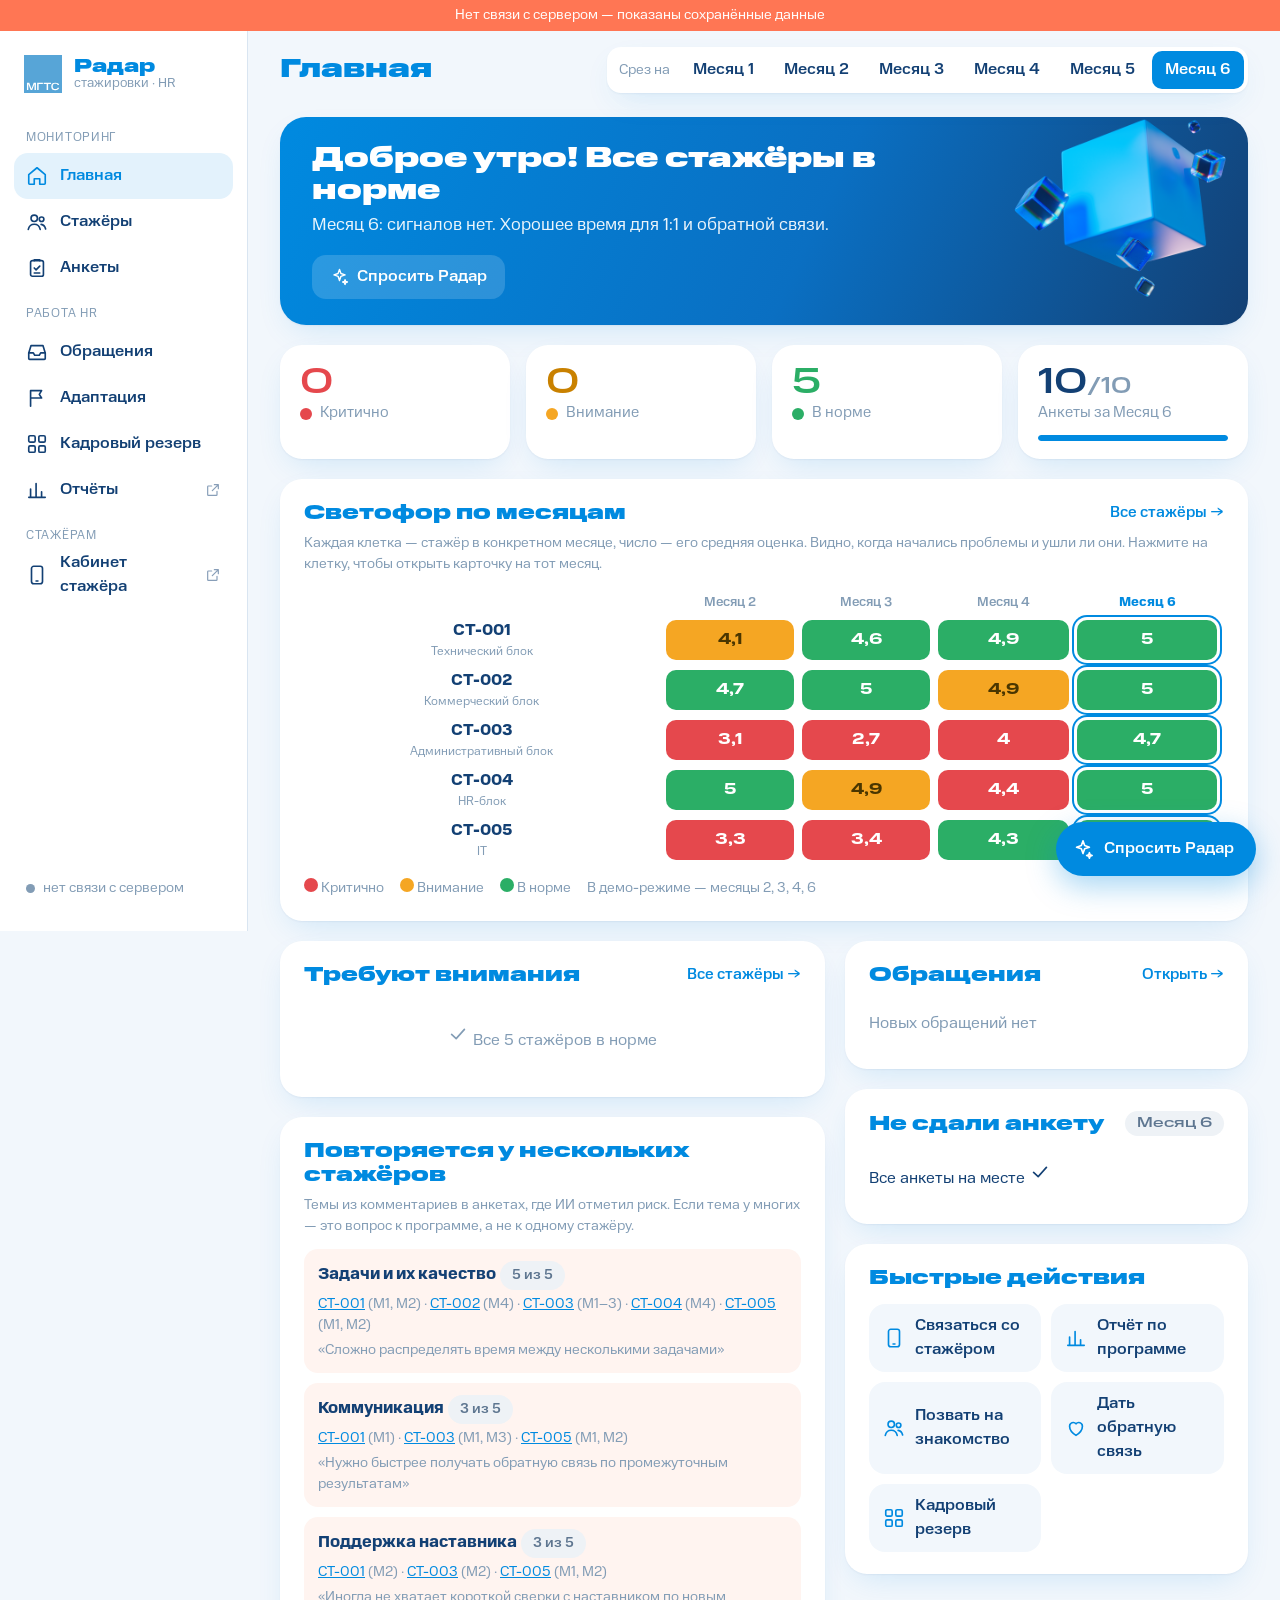
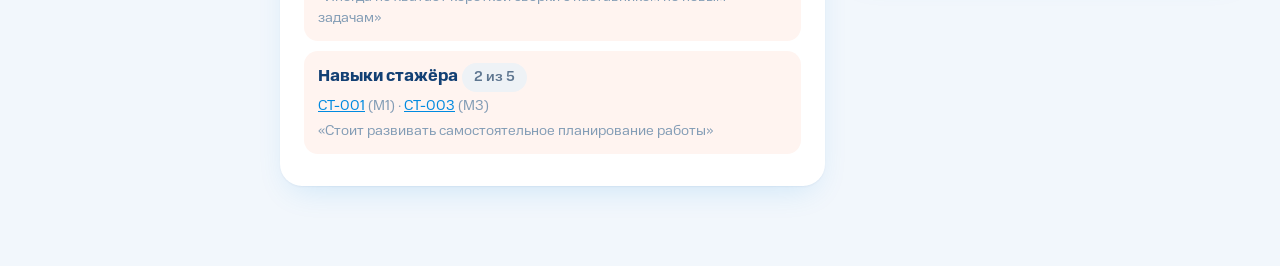
==== commit 4954e729: "Фронт: таймаут запросов к API (не висит пустым, сам возвращается к живым данным), одинарные кавычки " ====
--- a/web/index.html
+++ b/web/index.html
@@ -68,6 +68,7 @@
 .panel h2 a,.h2 a{margin-left:auto;font-family:var(--font-text);font-weight:500;font-size:15px;text-decoration:none}
 .grid2{display:grid;grid-template-columns:1.35fr 1fr;gap:20px;align-items:start}
 .grid2 > div > .panel:last-child{margin-bottom:0}
+@media (min-width:1181px){.grid2 > .stick{position:sticky;top:96px}} /* сводка карточки: вывод и график едут рядом с длинным списком причин */
 .btn{display:inline-flex;align-items:center;justify-content:center;gap:8px;min-height:44px;padding:0 18px;border-radius:14px;border:1px solid var(--mgts-line);
   background:#fff;color:var(--mgts-navy);font-weight:500;text-decoration:none;transition:transform .15s var(--ease),box-shadow .2s,border-color .2s;white-space:nowrap}
 .btn:hover{border-color:var(--mgts-blue);box-shadow:var(--sh)}
@@ -91,6 +92,7 @@
 .hero .cta .btn{border:0}
 .hero .cta .ghost{background:rgba(255,255,255,.16);color:#fff}
 .hero img{position:absolute;right:10px;top:-30px;height:230px;pointer-events:none;animation:float 6s ease-in-out infinite}
+@media (min-width:901px){.hero h2,.hero p{max-width:min(640px,calc(100% - 220px))}} /* текст не заезжает на куб */
 @keyframes float{50%{transform:translateY(10px) rotate(2deg)}}
 
 /* KPI */
@@ -144,6 +146,7 @@
 .hc.st-red{background:var(--st-red)}.hc.st-yellow{background:var(--st-yellow);color:#4a3600}.hc.st-green{background:var(--st-green)}.hc.st-grey{background:var(--mgts-bg-soft);color:var(--mgts-muted);cursor:default}
 .heat td.cur .hc{box-shadow:0 0 0 3px #fff,0 0 0 5px var(--mgts-blue)}
 .theme{border-radius:14px;background:#FFF4F0;padding:12px 14px;margin-bottom:10px}
+q{quotes:none} /* «» ставим в разметке сами, иначе браузер добавит свои кавычки */
 .theme q{display:block;color:var(--mgts-muted);font-size:14px;margin-top:4px}
 
 /* матрица анкет */
@@ -406,7 +409,8 @@
 const internUrl = id => { const p = keep(); p.set('id', id); if(S.period) p.set('period', S.period); return 'intern.html?' + p; };
 
 // ---------- данные: API, при недоступности — моки ----------
-async function getJSON(url){ const r = await fetch(url, {cache:'no-store'}); if(!r.ok) throw new Error(r.status); return r.json(); }
+// таймаут: если сервер завис на соединении, через 8 с показываем сохранённые данные, а не пустую страницу
+async function getJSON(url){ const r = await fetch(url, {cache:'no-store', signal: AbortSignal.timeout?.(8000)}); if(!r.ok) throw new Error(r.status); return r.json(); }
 function mockDir(p){ const want = p || 6; return 'mock/p' + (MOCKS.filter(m => m <= want).pop() || MOCKS[0]); }
 async function loadOverview(){
   if(S.mock) return getJSON(`${mockDir(S.period)}/overview.json`);
@@ -755,7 +759,7 @@
   const groups = S.groups = groupsOf(c), shown = S.allSig ? groups : groups.slice(0, 3);
   const nSig = (c.signals || []).length;
   el.innerHTML = `<div class="grid2">
-    <div>
+    <div class="stick">
       <div class="sum" title="${esc(c.summary || '')}">${esc(summaryOf(c, groups))}</div>
       <h3 class="h2" style="font-size:18px">Что сделать</h3>
       <div class="todo">${acts.length ? acts.map((a, i) => `<label class="${dn[a.t] ? 'done' : ''}"><input type="checkbox" data-a="${esc(a.t)}" ${dn[a.t] ? 'checked' : ''}><span>${esc(a.t)}${a.why ? `<small>${esc(a.why)}</small>` : ''}</span></label>`).join('')
@@ -1006,6 +1010,13 @@
   return prev;
 }
 async function poll(){
+  if(S.polling) return; S.polling = true; // при медленном сервере не копим параллельные запросы
+  try { await pollOnce(); } finally { S.polling = false; }
+}
+async function pollOnce(){
+  if(S.mock === 'auto'){ // сервер не ответил при загрузке — пробуем снова и возвращаемся к живым данным
+    try { await getJSON(API + '/api/version'); S.mock = null; S.ver = null; await refresh(); } catch { setLive(false, 'нет связи с сервером'); return; }
+  }
   if(S.mock){ setLive(false, 'демо-режим'); return; }
   try {
     const v = await getJSON(API + '/api/version');
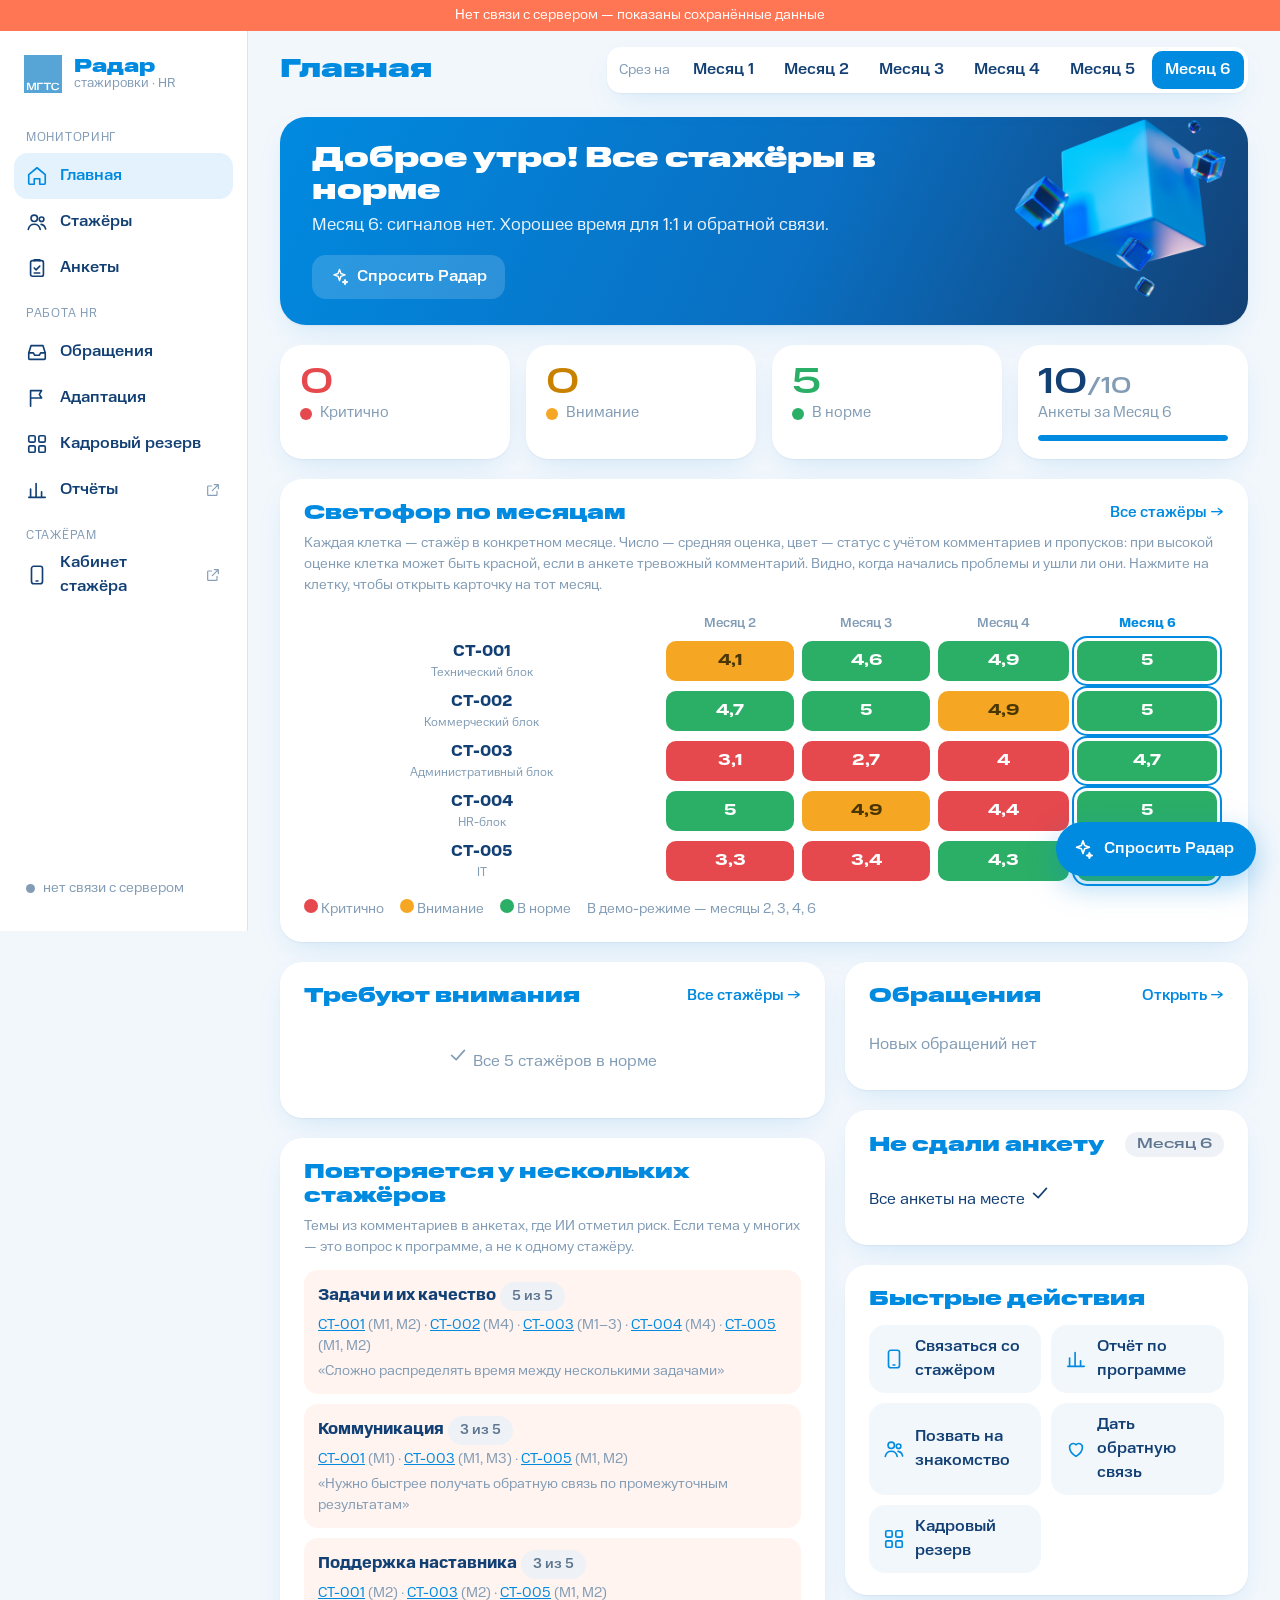
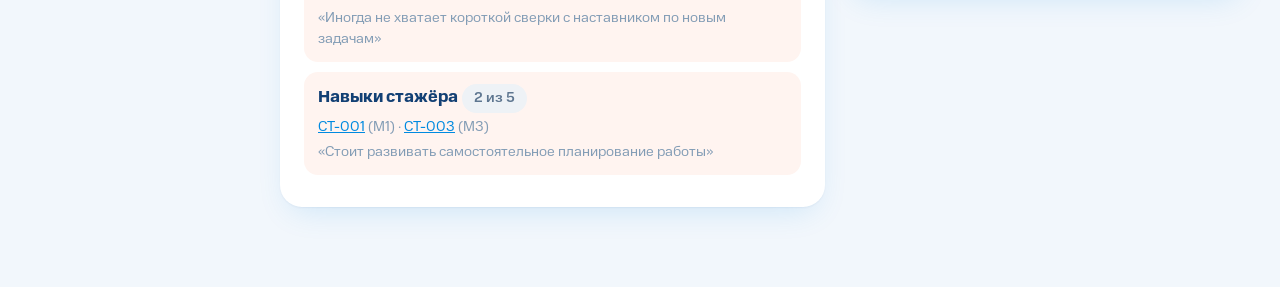
==== commit 4569f6c5: "Фронт по итогам проверки: нет прокрутки вбок на 375 (дашборд, анкеты, отчёты), «показать на графике»" ====
--- a/web/index.html
+++ b/web/index.html
@@ -9,7 +9,7 @@
 <script src="config.js" onerror=""></script>
 <script src="shared/store.js?v=4"></script>
 <script src="shared/insight.js?v=1"></script>
-<script src="hr-tools.js?v=4" onerror=""></script>
+<script src="hr-tools.js?v=5" onerror=""></script>
 <style>
 :root{--sh:0 1px 2px rgba(19,64,116,.06),0 12px 32px -10px rgba(0,138,224,.16);--sh-h:0 2px 4px rgba(19,64,116,.08),0 18px 40px -10px rgba(0,138,224,.26);
   --ease:cubic-bezier(.2,0,0,1);--side:248px;--r:22px}
@@ -67,6 +67,7 @@
 .panel h2,.h2{font-size:20px;margin:0 0 14px;display:flex;align-items:center;gap:10px;line-height:1.2}
 .panel h2 a,.h2 a{margin-left:auto;font-family:var(--font-text);font-weight:500;font-size:15px;text-decoration:none}
 .grid2{display:grid;grid-template-columns:1.35fr 1fr;gap:20px;align-items:start}
+.grid2 > *,.panel{min-width:0} .scroll{max-width:100%}
 .grid2 > div > .panel:last-child{margin-bottom:0}
 @media (min-width:1181px){.grid2 > .stick{position:sticky;top:96px}} /* сводка карточки: вывод и график едут рядом с длинным списком причин */
 .btn{display:inline-flex;align-items:center;justify-content:center;gap:8px;min-height:44px;padding:0 18px;border-radius:14px;border:1px solid var(--mgts-line);
@@ -544,7 +545,7 @@
       <div class="prog"><i style="width:${sv.total ? sv.n / sv.total * 100 : 0}%"></i></div></a>
   </section>
   <section class="panel" id="heatBox"><h2>Светофор по месяцам <a href="#/interns">Все стажёры →</a></h2>
-    <p class="mut" style="margin:-6px 0 12px;font-size:14px">Каждая клетка — стажёр в конкретном месяце, число — его средняя оценка. Видно, когда начались проблемы и ушли ли они. Нажмите на клетку, чтобы открыть карточку на тот месяц.</p>
+    <p class="mut" style="margin:-6px 0 12px;font-size:14px">Каждая клетка — стажёр в конкретном месяце. Число — средняя оценка, цвет — статус с учётом комментариев и пропусков: при высокой оценке клетка может быть красной, если в анкете тревожный комментарий. Видно, когда начались проблемы и ушли ли они. Нажмите на клетку, чтобы открыть карточку на тот месяц.</p>
     <div id="heat"><div class="mut">Загрузка…</div></div></section>
   <div class="grid2">
     <div>
@@ -778,7 +779,7 @@
   $('toDyn').onclick = e => { e.preventDefault(); S.tab = 'dyn'; viewIntern($('view')); };
   if($('moreSig')) $('moreSig').onclick = () => { S.allSig = !S.allSig; tabSum(el, c); };
   el.querySelectorAll('.rev button[data-s]').forEach(b => b.onclick = () => setGroupReview(b.dataset.g, b.dataset.s));
-  el.querySelectorAll('.rev .lnk').forEach(b => b.onclick = () => { const g = groups.find(x => x.id === b.dataset.g), key = g.ev.filter(e => e.quote || +e.value <= 3); S.focus = {...g, evidence: key.length ? key : g.ev}; S.tab = 'dyn'; viewIntern($('view')); });
+  el.querySelectorAll('.rev .lnk').forEach(b => b.onclick = () => { const g = groups.find(x => x.id === b.dataset.g), key = g.ev.filter(e => e.quote || +e.value <= 3); S.focus = {...g, evidence: key.length ? key : g.ev}; S.mode = 'avg'; S.tab = 'dyn'; viewIntern($('view')); });
   const keepMode = S.mode; S.mode = 'avg'; drawChart(c); S.mode = keepMode;
 }
 function evHtml(e){ return e.quote ? `<span>М${e.period} · ${esc(e.source)}: <q>«${esc(e.quote)}»</q></span>` : `<span>М${e.period} · ${esc(e.source ? e.source + ', ' : '')}${esc(e.field)}: <b>${esc(e.value)}</b></span>`; }
@@ -829,6 +830,7 @@
   const pct = list.length ? Math.round(list.filter(x => done.has(x.id)).length / list.length * 100) : 0;
   const [kd, mt] = await Promise.all([RS.kudos(c.intern_id), RS.meetings(c.intern_id)]);
   const stages = [...new Set(list.map(x => x.stage))];
+  if(!el.isConnected) return; // HR ушёл с вкладки, пока грузились данные
   el.innerHTML = `<div class="grid2">
     <div>
       <div style="display:flex;align-items:center;gap:16px;margin-bottom:10px"><div class="ring" style="--p:${pct}"><b>${pct}%</b></div>
@@ -844,7 +846,7 @@
       <h3 class="h2" style="font-size:18px;margin-top:22px">Встречи <button class="btn sm" id="mAdd" style="margin-left:auto">${ico('cal')}Назначить</button></h3>
       ${mt.length ? mt.map(m => `<div class="kud"><span class="ic g">${ico('cal')}</span><span><b>${esc(m.title)}</b><div class="mut">${when(m.start)} · ${m.minutes || 30} мин${m.link ? ' · ' + esc(m.link) : ''}</div></span></div>`).join('') : '<div class="empty">Встреч нет</div>'}
     </div></div>`;
-  $('kAdd').onclick = () => kudosDlg(c.intern_id); $('mAdd').onclick = () => meetDlg(c.intern_id);
+  const kA = el.querySelector('#kAdd'), mA = el.querySelector('#mAdd'); if(kA) kA.onclick = () => kudosDlg(c.intern_id); if(mA) mA.onclick = () => meetDlg(c.intern_id);
 }
 function drawChart(c){
   const P = c.periods || [], labels = P.map(p => 'М' + p.period);
